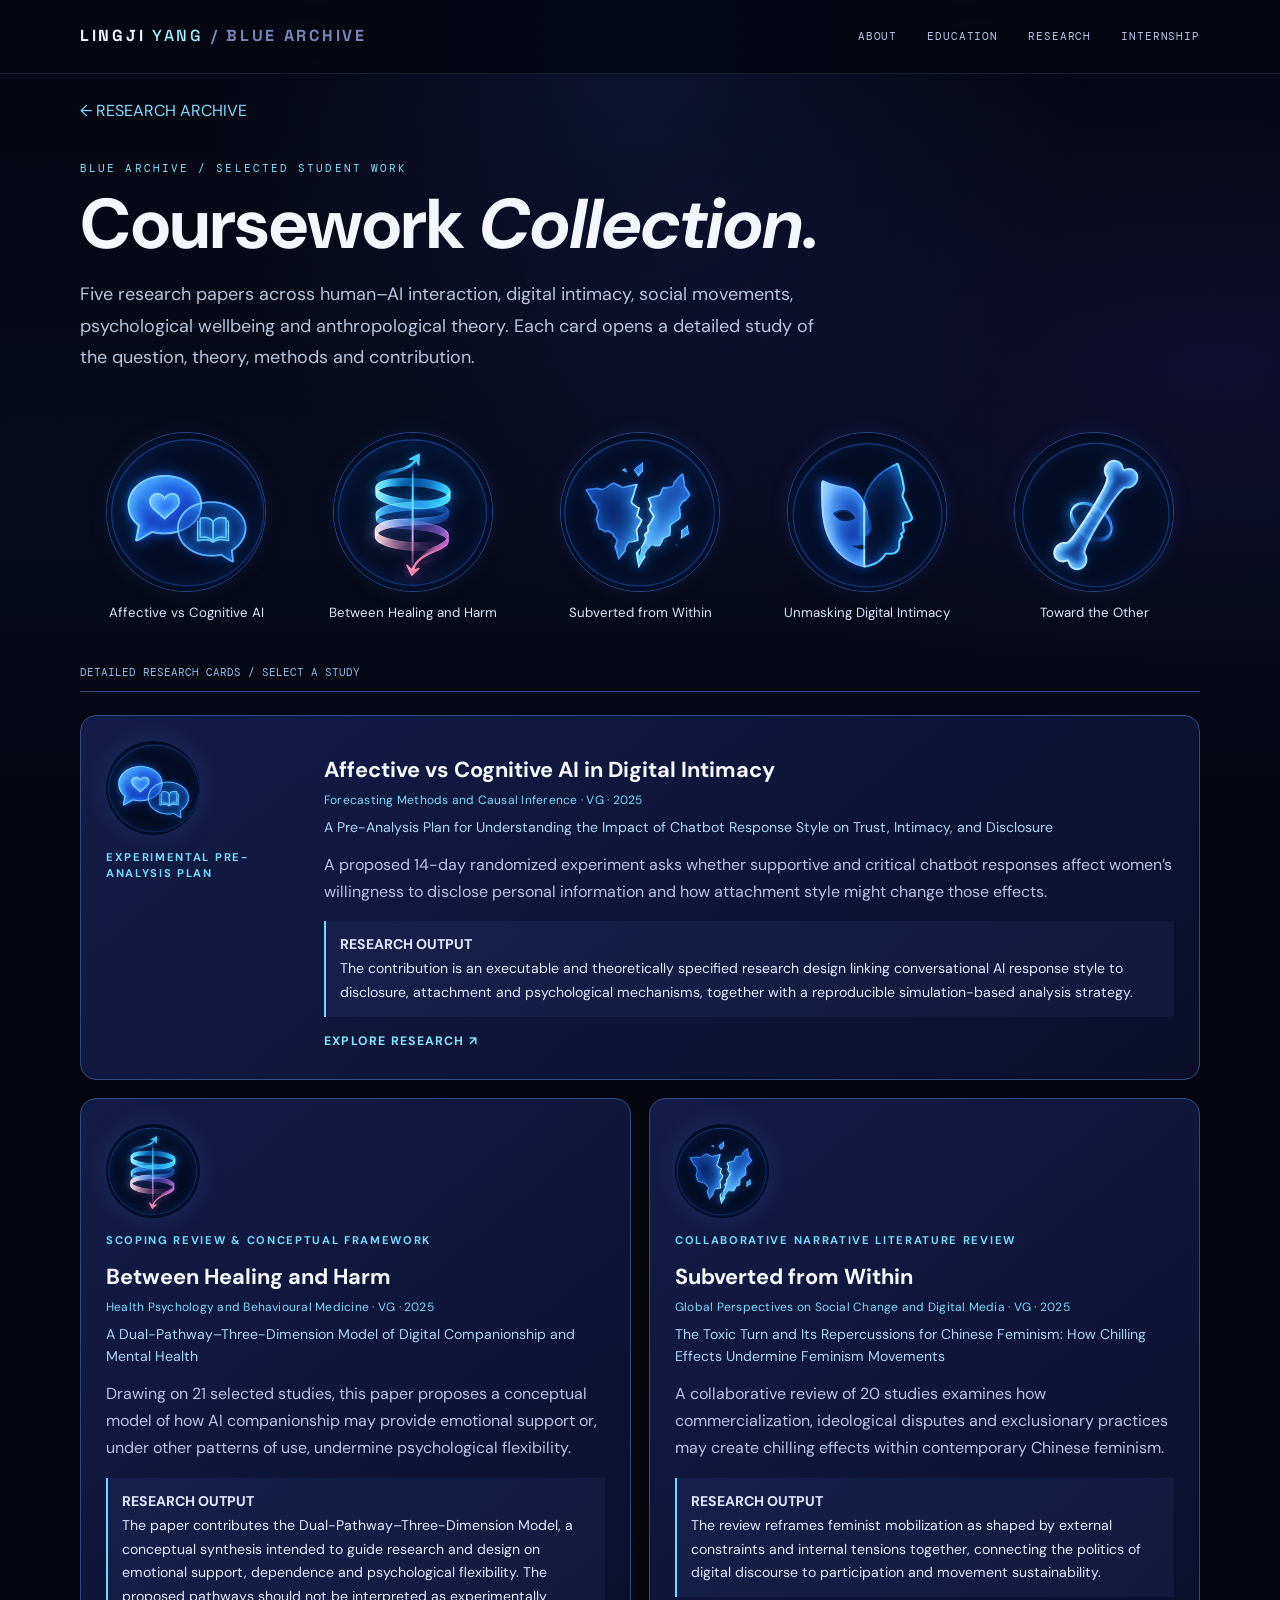
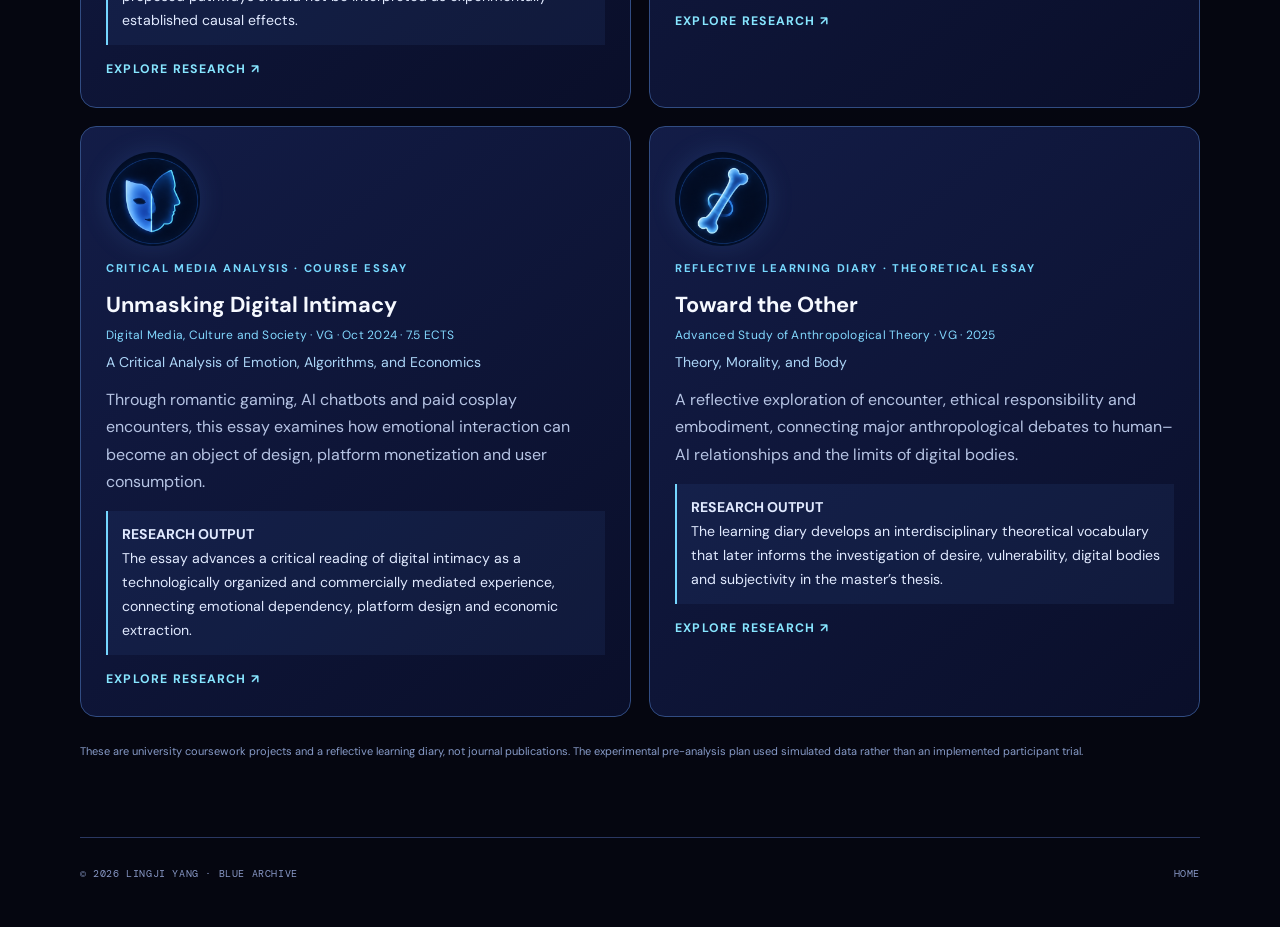
==== coursework.html @ 984c0212 "Add files via upload" ====
<!DOCTYPE html>
<html lang="en"><head><meta charset="utf-8"/><meta content="width=device-width,initial-scale=1" name="viewport"/><meta content="#050610" name="theme-color"/><title>Coursework | Lingji Yang · Blue Archive</title><link href="styles.css" rel="stylesheet"/><link href="assets/butterfly.svg" rel="icon" type="image/svg+xml"/></head><body><nav class="site-nav"><div class="wrap nav-inner"><a class="logo" href="index.html">LINGJI <b>YANG</b><span style="color:#7787b9"> / BLUE ARCHIVE</span></a><div class="nav-links"><a href="index.html#about">ABOUT</a><a href="index.html#education">EDUCATION</a><a href="index.html#research">RESEARCH</a><a href="index.html#academic-internship">INTERNSHIP</a></div></div></nav><main class="wrap"><div class="course-banner"><a href="index.html#research" style="color:#80ddff;text-decoration:none">← RESEARCH ARCHIVE</a><div class="eyebrow" style="margin-top:35px">BLUE ARCHIVE / SELECTED STUDENT WORK</div><h1>Coursework <em>Collection.</em></h1><p class="hero-desc" style="max-width:750px">Five research papers across human–AI interaction, digital intimacy, social movements, psychological wellbeing and anthropological theory. Each card opens a detailed study of the question, theory, methods and contribution.</p></div><div class="badge-shelf"><a class="badge-entry" href="papers/affective.html"><img alt="Affective vs Cognitive AI neon emblem" src="assets/badge-affective.png"/><span>Affective vs Cognitive AI</span></a><a class="badge-entry" href="papers/healing.html"><img alt="Between Healing and Harm neon emblem" src="assets/badge-healing.png"/><span>Between Healing and Harm</span></a><a class="badge-entry" href="papers/feminism.html"><img alt="Subverted from Within neon emblem" src="assets/badge-feminism.png"/><span>Subverted from Within</span></a><a class="badge-entry" href="papers/unmasking.html"><img alt="Unmasking Digital Intimacy neon emblem" src="assets/badge-unmasking.png"/><span>Unmasking Digital Intimacy</span></a><a class="badge-entry" href="papers/other.html"><img alt="Toward the Other neon emblem" src="assets/badge-other.png"/><span>Toward the Other</span></a></div><div class="archive-divider">DETAILED RESEARCH CARDS / SELECT A STUDY</div><div class="course-grid"><a class="course-card feature" href="papers/affective.html"><div class="upper"><img alt="Affective vs Cognitive AI in Digital Intimacy icon" class="paper-mark" src="assets/badge-affective.png"/><span class="small-type">Experimental pre-analysis plan</span></div><div><h3>Affective vs Cognitive AI in Digital Intimacy</h3><div class="course-meta-line">Forecasting Methods and Causal Inference · VG · 2025</div><div class="subtitle">A Pre-Analysis Plan for Understanding the Impact of Chatbot Response Style on Trust, Intimacy, and Disclosure</div><p>A proposed 14-day randomized experiment asks whether supportive and critical chatbot responses affect women’s willingness to disclose personal information and how attachment style might change those effects.</p><div class="out"><strong>RESEARCH OUTPUT</strong><br/>The contribution is an executable and theoretically specified research design linking conversational AI response style to disclosure, attachment and psychological mechanisms, together with a reproducible simulation-based analysis strategy.</div><span class="cta">EXPLORE RESEARCH ↗</span></div></a><a class="course-card" href="papers/healing.html"><div class="upper"><img alt="Between Healing and Harm icon" class="paper-mark" src="assets/badge-healing.png"/><span class="small-type">Scoping review &amp; conceptual framework</span></div><div><h3>Between Healing and Harm</h3><div class="course-meta-line">Health Psychology and Behavioural Medicine · VG · 2025</div><div class="subtitle">A Dual-Pathway–Three-Dimension Model of Digital Companionship and Mental Health</div><p>Drawing on 21 selected studies, this paper proposes a conceptual model of how AI companionship may provide emotional support or, under other patterns of use, undermine psychological flexibility.</p><div class="out"><strong>RESEARCH OUTPUT</strong><br/>The paper contributes the Dual-Pathway–Three-Dimension Model, a conceptual synthesis intended to guide research and design on emotional support, dependence and psychological flexibility. The proposed pathways should not be interpreted as experimentally established causal effects.</div><span class="cta">EXPLORE RESEARCH ↗</span></div></a><a class="course-card" href="papers/feminism.html"><div class="upper"><img alt="Subverted from Within icon" class="paper-mark" src="assets/badge-feminism.png"/><span class="small-type">Collaborative narrative literature review</span></div><div><h3>Subverted from Within</h3><div class="course-meta-line">Global Perspectives on Social Change and Digital Media · VG · 2025</div><div class="subtitle">The Toxic Turn and Its Repercussions for Chinese Feminism: How Chilling Effects Undermine Feminism Movements</div><p>A collaborative review of 20 studies examines how commercialization, ideological disputes and exclusionary practices may create chilling effects within contemporary Chinese feminism.</p><div class="out"><strong>RESEARCH OUTPUT</strong><br/>The review reframes feminist mobilization as shaped by external constraints and internal tensions together, connecting the politics of digital discourse to participation and movement sustainability.</div><span class="cta">EXPLORE RESEARCH ↗</span></div></a><a class="course-card" href="papers/unmasking.html"><div class="upper"><img alt="Unmasking Digital Intimacy icon" class="paper-mark" src="assets/badge-unmasking.png"/><span class="small-type">Critical media analysis · course essay</span></div><div><h3>Unmasking Digital Intimacy</h3><div class="course-meta-line">Digital Media, Culture and Society · VG · Oct 2024 · 7.5 ECTS</div><div class="subtitle">A Critical Analysis of Emotion, Algorithms, and Economics</div><p>Through romantic gaming, AI chatbots and paid cosplay encounters, this essay examines how emotional interaction can become an object of design, platform monetization and user consumption.</p><div class="out"><strong>RESEARCH OUTPUT</strong><br/>The essay advances a critical reading of digital intimacy as a technologically organized and commercially mediated experience, connecting emotional dependency, platform design and economic extraction.</div><span class="cta">EXPLORE RESEARCH ↗</span></div></a><a class="course-card" href="papers/other.html"><div class="upper"><img alt="Toward the Other icon" class="paper-mark" src="assets/badge-other.png"/><span class="small-type">Reflective learning diary · theoretical essay</span></div><div><h3>Toward the Other</h3><div class="course-meta-line">Advanced Study of Anthropological Theory · VG · 2025</div><div class="subtitle">Theory, Morality, and Body</div><p>A reflective exploration of encounter, ethical responsibility and embodiment, connecting major anthropological debates to human–AI relationships and the limits of digital bodies.</p><div class="out"><strong>RESEARCH OUTPUT</strong><br/>The learning diary develops an interdisciplinary theoretical vocabulary that later informs the investigation of desire, vulnerability, digital bodies and subjectivity in the master’s thesis.</div><span class="cta">EXPLORE RESEARCH ↗</span></div></a></div><p class="archive-disclaimer" style="margin-top:25px">These are university coursework projects and a reflective learning diary, not journal publications. The experimental pre-analysis plan used simulated data rather than an implemented participant trial.</p></main><footer class="wrap footer"><span>© 2026 LINGJI YANG · BLUE ARCHIVE</span><a href="index.html">HOME</a></footer></body></html>
---- styles.css ----
@import url('https://fonts.googleapis.com/css2?family=DM+Mono:wght@400;500&family=DM+Sans:wght@400;500;600;700&family=Space+Grotesk:wght@400;500;600;700&display=swap');
:root{--bg:#050610;--mid:#0a0c24;--panel:#0c1032;--panel2:#11163e;--border:#273765;--electric:#5fbaff;--ice:#a2f3ff;--lav:#9b90ff;--white:#f4f7ff;--muted:#a2aed0;--soft:#7282ae}*{box-sizing:border-box}html{scroll-behavior:smooth}body{margin:0;background:var(--bg);color:var(--white);font-family:'DM Sans',sans-serif;line-height:1.65;-webkit-font-smoothing:antialiased}body:before{content:'';position:fixed;inset:0;z-index:-2;pointer-events:none;background:radial-gradient(ellipse at 50% 0%,#16215b70 0%,transparent 49%),radial-gradient(ellipse at 95% 40%,#20165d51 0%,transparent 42%),linear-gradient(#050610,#080b1c 55%,#050610)}body:after{content:'';position:fixed;inset:0;z-index:-1;pointer-events:none;opacity:.28;background-image:linear-gradient(#759bff0b 1px,transparent 1px),linear-gradient(90deg,#759bff0b 1px,transparent 1px);background-size:58px 58px;mask-image:linear-gradient(to bottom,black,transparent 90%)}::selection{background:#3a77d9;color:white}a{color:inherit;text-decoration:none}button{font:inherit}a:focus-visible,button:focus-visible{outline:2px solid var(--ice);outline-offset:4px}.wrap{width:min(1120px,calc(100% - 52px));margin:auto}.mono,.eyebrow,.nav-links,.chip,.card-index,.meta,.footer,.btn,.label,.mini-title{font-family:'DM Mono',monospace}.site-nav{position:sticky;top:0;z-index:50;border-bottom:1px solid #29345680;background:#050712db;backdrop-filter:blur(24px)}.nav-inner{height:73px;display:flex;align-items:center;justify-content:space-between;gap:20px}.logo{font-family:'Space Grotesk';font-size:16px;letter-spacing:.17em;font-weight:700}.logo b{color:var(--ice);font-weight:500}.nav-links{display:flex;gap:30px;color:#bbc8ed;font-size:11px;letter-spacing:.08em}.nav-links a:hover,.nav-links a[aria-current]{color:var(--ice)}.top-status{display:flex;gap:7px;align-items:center;font-family:'DM Mono';font-size:10px;color:#9badc9}.signal{height:6px;width:6px;background:#7fe3d2;border-radius:100%;box-shadow:0 0 11px #7fe3d2}.hero{position:relative;overflow:hidden;padding:105px 0 108px}.hero:after{content:'';position:absolute;bottom:0;left:15%;width:70%;height:1px;background:linear-gradient(90deg,transparent,#4ca8e9a0,transparent)}.hero-grid{display:grid;grid-template-columns:1.25fr .75fr;gap:60px;align-items:center}.eyebrow{font-size:11px;letter-spacing:.19em;color:#7ee2ff;text-transform:uppercase}.hero h1{font-family:'Space Grotesk',sans-serif;font-size:clamp(58px,7.4vw,106px);letter-spacing:-.073em;line-height:.99;font-weight:500;margin:23px 0 22px}.hero h1 em{font-style:normal;color:var(--ice);text-shadow:0 0 36px #368fff75}.hero-desc{font-size:18px;color:#b7c5e0;max-width:575px;line-height:1.75}.button-row{display:flex;flex-wrap:wrap;gap:12px;margin-top:32px}.btn{display:inline-flex;align-items:center;justify-content:center;gap:12px;padding:13px 20px;border:1px solid #488ddb;border-radius:3px;background:#14346a67;color:#e4f5ff;font-size:11px;letter-spacing:.08em;cursor:pointer;transition:.2s}.btn.primary{background:linear-gradient(135deg,#1b589a,#24459d);box-shadow:inset 0 1px #87ddff5b,0 0 22px #2386ed26}.btn:hover{border-color:#99e9ff;background:#1e4a83;box-shadow:0 0 25px #398dfa44;transform:translateY(-2px)}.btn.quiet{background:transparent;border-color:#52608d}.hero-art{position:relative;min-height:425px;display:flex;align-items:center;justify-content:center}.hero-art:before{content:'';position:absolute;width:330px;height:330px;border:1px solid #76bdfd2b;transform:rotate(45deg);box-shadow:0 0 0 25px #3554a80c,0 0 0 56px #3554a80a,0 0 95px #4766e050}.art-card{position:relative;width:285px;height:365px;background:linear-gradient(155deg,#141d50cf,#050819 85%);border:1px solid #517ddaa6;box-shadow:inset 0 0 30px #2769bf30,0 0 40px #216cf746;padding:19px;display:flex;flex-direction:column;justify-content:space-between;transform:rotate(-4deg)}.art-card:after{content:'';position:absolute;inset:7px;border:1px solid #5d95d538;pointer-events:none}.art-top,.art-bottom{display:flex;justify-content:space-between;font-size:10px;letter-spacing:.09em;color:#94c4fa}.butterfly{width:100%;max-width:260px;filter:drop-shadow(0 0 28px #60c7ffb9);animation:float 6s ease-in-out infinite}@keyframes float{50%{transform:translateY(-13px) rotate(3deg)}}.orbit{position:absolute;border:1px solid #5ca6ff70;border-radius:50%;width:450px;height:130px;transform:rotate(-34deg);pointer-events:none}.orbit.two{transform:rotate(45deg);opacity:.35}.art-corner{position:absolute;top:24px;right:8px;font-size:10px;color:var(--ice);writing-mode:vertical-rl;letter-spacing:.15em}.section{padding:85px 0}.section-head{display:flex;align-items:end;justify-content:space-between;gap:24px;margin-bottom:34px}.section h2,.page-title{font-family:'Space Grotesk';font-size:clamp(37px,4vw,56px);line-height:1.1;font-weight:500;letter-spacing:-.055em;margin:12px 0}.section-intro{max-width:600px;color:var(--muted);margin:0}.section-note{font-size:12px;color:#8494b9;max-width:220px;text-align:right}.project-grid{display:grid;grid-template-columns:repeat(3,1fr);gap:17px}.project{position:relative;display:flex;flex-direction:column;min-height:390px;padding:25px;border:1px solid #31447b;background:linear-gradient(154deg,#131849,#0b0d26 65%);overflow:hidden;transition:.25s}.project:hover{border-color:#77daff;box-shadow:0 10px 45px #0b48b458, inset 0 0 30px #3781df1d;transform:translateY(-5px)}.project.primary{grid-column:span 2;background:radial-gradient(circle at 83% 25%,#2559b37d,transparent 43%),linear-gradient(135deg,#151b54,#0a0d28 67%)}.project.primary:after{content:'01';position:absolute;right:23px;top:52px;font-size:150px;font-weight:700;line-height:1;color:#9ad9ff12;letter-spacing:-.13em;pointer-events:none}.project .eyebrow{font-size:10px;letter-spacing:.1em}.project h3{font-family:'Space Grotesk';font-size:29px;line-height:1.17;letter-spacing:-.045em;font-weight:500;margin:28px 0 12px;max-width:475px}.project p{color:#aab9df;font-size:14px;max-width:500px;margin:0 0 26px}.project .project-foot{margin-top:auto;display:flex;align-items:end;justify-content:space-between;border-top:1px solid #5264946b;padding-top:20px;color:#8acfff;font-family:'DM Mono';font-size:11px}.project .project-foot small{font-size:10px;color:#8597c4}.tags{display:flex;flex-wrap:wrap;gap:7px;margin-top:10px}.chip{border:1px solid #39517f;color:#a5c4ed;font-size:9px;letter-spacing:.06em;padding:5px 8px}.stats{display:grid;grid-template-columns:repeat(4,1fr);gap:12px;margin-top:19px}.stat{padding:23px 22px;border:1px solid #2c3869;background:#080c25b0}.stat strong{display:block;font-family:'Space Grotesk';font-size:33px;font-weight:500;letter-spacing:-.04em;color:#d7f6ff}.stat span{font-size:11px;color:#99a8cf}.split{display:grid;grid-template-columns:.8fr 1.2fr;gap:80px}.research-list{display:grid;gap:12px}.research-row{padding:19px 22px;border:1px solid #293964;background:#0d1230;display:flex;align-items:center;justify-content:space-between;gap:18px}.research-row strong{font-weight:600;display:block;font-size:15px}.research-row span{font-size:12px;color:#96add3}.research-row b{color:#7ad7ff;font-weight:400;font-size:13px}.timeline{border-left:1px solid #345589;padding-left:25px;display:grid;gap:23px}.time-row{position:relative}.time-row:before{content:'';position:absolute;left:-30px;top:8px;width:9px;height:9px;background:#71d5fa;border-radius:50%;box-shadow:0 0 14px #71d5fa}.time-row h4{margin:4px 0;font-size:16px;font-weight:600}.time-row p{margin:3px 0;color:#9cadd3;font-size:13px}.time-row .mono{color:#76c9ff;font-size:11px}.banner{background:radial-gradient(ellipse at 90% 50%,#23488d7a,transparent 50%),linear-gradient(140deg,#101543,#090b25);border:1px solid #37538b;padding:35px 40px;display:flex;justify-content:space-between;align-items:center;gap:24px}.banner h3{font-family:'Space Grotesk';font-size:29px;font-weight:500;letter-spacing:-.04em;margin:4px 0}.banner p{margin:0;color:#9eaccf}.footer{border-top:1px solid #2a3761;margin-top:76px;padding:28px 0 45px;display:flex;justify-content:space-between;gap:20px;color:#8797c5;font-size:10px;letter-spacing:.06em}.footer a:hover{color:#7be8ff}.page-hero{padding:74px 0 45px;border-bottom:1px solid #293965}.back{font-family:'DM Mono';font-size:11px;color:var(--ice);letter-spacing:.09em}.page-title{max-width:940px;font-size:clamp(42px,6vw,78px);margin-top:25px}.subtitle{font-size:18px;color:#b4c0dd;max-width:760px}.panel{border:1px solid #304471;background:#0e1235;padding:28px}.paper-layout{display:grid;grid-template-columns:230px 1fr;gap:55px;padding-top:55px}.side-nav{position:sticky;top:105px;align-self:start;display:grid;gap:12px;font:11px 'DM Mono';color:#99b0d6}.side-nav a{border-left:1px solid #38507d;padding-left:13px}.side-nav a:hover{color:var(--ice);border-color:var(--ice)}.paper-section{margin-bottom:57px;scroll-margin-top:110px}.paper-section h2{font:500 31px 'Space Grotesk';letter-spacing:-.045em;margin:12px 0}.paper-section p,.paper-section li{color:#b6c3e3;font-size:15px}.paper-section ul{padding-left:20px}.paper-section li{margin:9px 0}.kpi-strip{display:grid;grid-template-columns:repeat(3,1fr);gap:8px;margin:25px 0}.kpi{border:1px solid #344875;background:#101945;padding:22px}.kpi b{font-size:31px;color:var(--ice);font-weight:500;display:block}.kpi small{font-size:11px;color:#a6b5d7}.disclaimer{border-left:2px solid #7bc8ff;background:#0b1530;padding:16px 20px;color:#a9bbda;font-size:13px}.info-table{width:100%;border-collapse:collapse}.info-table td{padding:15px 0;border-bottom:1px solid #344067;color:#c4d1e9;font-size:14px}.info-table td:first-child{color:#8da2ca;width:30%}.sticky-button{display:none}@media(max-width:940px){.hero-grid{gap:20px}.hero-art{transform:scale(.85)}.project-grid{grid-template-columns:repeat(2,1fr)}.project.primary{grid-column:span 2}.split{gap:35px}.nav-links{gap:15px}.top-status{display:none}}@media(max-width:680px){.wrap{width:min(100% - 34px,1120px)}.nav-inner{height:62px}.nav-links{gap:12px;font-size:9px}.logo{font-size:12px}.nav-links a:nth-child(3){display:none}.hero{padding:60px 0}.hero-grid{grid-template-columns:1fr}.hero h1{font-size:63px}.hero-desc{font-size:16px}.hero-art{min-height:315px;transform:scale(.74);margin:-55px 0 -30px}.section{padding:58px 0}.section-head{display:block}.section-note{text-align:left;margin-top:12px}.project-grid,.stats,.split,.paper-layout{grid-template-columns:1fr}.project.primary{grid-column:auto}.project{min-height:330px}.stats{grid-template-columns:repeat(2,1fr)}.banner{padding:24px;display:block}.banner .btn{margin-top:22px}.footer{display:block}.footer div{margin-bottom:12px}.paper-layout{gap:20px}.side-nav{position:static;display:flex;flex-wrap:wrap;gap:12px}.side-nav a{padding:0;border:0}.page-hero{padding:50px 0 28px}.kpi-strip{grid-template-columns:1fr 1fr}.kpi:last-child{grid-column:span 2}}
@media(prefers-reduced-motion:reduce){html{scroll-behavior:auto}.butterfly{animation:none}.project,.btn{transition:none}}

/* Blue Archive 2.0: Steam-inspired showcases */
section[id]{scroll-margin-top:82px}.hero h1{font-size:clamp(58px,7.3vw,98px)}.hero-sub{color:#7fc9f0;font:11px 'DM Mono',monospace;letter-spacing:.05em;line-height:1.9;margin-top:22px}.showcase{padding:36px;border:1px solid #2b4179;background:linear-gradient(140deg,#11163dc9,#080b26c9);box-shadow:inset 0 1px #83c7ff15}.showcase-label{font:10px 'DM Mono',monospace;color:#7f9fce;letter-spacing:.1em}.about-copy{max-width:850px;color:#b9c8e7;font-size:16px;line-height:1.9}.about-copy .lead{color:#e4efff;font-size:20px}.about-copy p{margin:0 0 16px}.achievement{display:flex;align-items:center;gap:13px;padding:13px 16px;border:1px solid #4685c8;background:#1235607a}.achievement strong{font:500 39px 'Space Grotesk';color:#89e9ff;line-height:1}.achievement strong small{font-size:18px}.achievement span{font:10px/1.6 'DM Mono';color:#b9d8ff}.degree-panel{border:1px solid #304577;background:#090d2b;margin-top:20px;padding:25px}.degree-heading{display:flex;align-items:start;justify-content:space-between;gap:20px}.degree-heading h3{font:500 28px 'Space Grotesk';margin:10px 0}.degree-heading p{color:#b0c2e4;margin:0 0 20px}.degree-tag{white-space:nowrap;border:1px solid #456ea9;font:10px 'DM Mono';color:#a5d8ff;padding:7px}.table-scroll{overflow-x:auto}.grades-table{width:100%;border-collapse:collapse;font-size:13px}.grades-table th{text-align:left;font:10px 'DM Mono';letter-spacing:.1em;color:#80c9f7;padding:12px 14px;border-bottom:1px solid #4d6394}.grades-table td{border-bottom:1px solid #263860;padding:11px 14px;color:#d1def7}.grades-table tbody tr:hover{background:#1c2d5b80}.credits{color:#95abd2!important;white-space:nowrap}.grade{display:inline-block;min-width:39px;text-align:center;font:600 12px 'DM Mono';padding:5px 9px}.grade.distinction{color:#9af5ff;border:1px solid #3387b8;background:#15517b6a;box-shadow:0 0 12px #37a9ed21}.grade.pass{color:#b4bfdc;background:#2a3353}.grade-note{font-size:12px;color:#93a9d1}.bachelor-highlights{display:flex;flex-wrap:wrap;gap:10px}.bachelor-highlights span,.hobby-row span{font:10px 'DM Mono';color:#98d8ff;border:1px solid #345283;padding:9px 12px;background:#13244a}.internship-panel h3{font:500 27px 'Space Grotesk';margin-top:0}.internship-panel p{max-width:750px;color:#a8bcdf}.experience-grid{display:grid;grid-template-columns:repeat(3,1fr);gap:14px}.experience-grid article{border:1px solid #304571;background:#0a102f;padding:24px}.experience-grid h3{font:500 19px/1.3 'Space Grotesk';margin:19px 0 10px}.experience-grid p{color:#9eb2d6;font-size:13px}.hobby-row{display:flex;gap:10px;flex-wrap:wrap;margin-top:24px}
@media(max-width:980px){.nav-links{gap:12px;font-size:9px}.experience-grid{grid-template-columns:1fr 1fr}}
@media(max-width:680px){.nav-links{gap:8px;font-size:8px;overflow-x:auto;max-width:75vw}.nav-links a:nth-child(3){display:block}.nav-links a:nth-child(n+5){display:none}.showcase{padding:20px}.degree-panel{padding:13px}.degree-heading{display:block}.degree-tag{display:inline-block;margin-bottom:16px}.achievement{margin-top:15px;width:max-content}.experience-grid{grid-template-columns:1fr}.grades-table td{padding:10px 7px}.grades-table th{padding:10px 7px}.hero h1{font-size:61px}}

/* Version 3: interactive archive vitrines */
.feature-paper{display:grid;grid-template-columns:.85fr 1.15fr;min-height:360px;border:1px solid #466baa;background:linear-gradient(130deg,#131b49,#090d29);overflow:hidden;transition:transform .2s,border-color .2s}.feature-paper:hover,.archive-item:hover{border-color:#8de8ff;transform:translateY(-3px);box-shadow:0 8px 40px #1273e12a}.feature-visual{position:relative;min-height:345px;display:flex;align-items:center;justify-content:center;background:radial-gradient(circle at 50% 50%,#284c96,transparent 50%),linear-gradient(150deg,#141a51,#070b24)}.feature-visual img{height:205px;max-width:75%;filter:drop-shadow(0 0 27px #61d1ffab)}.feature-visual-top,.feature-visual-bottom{position:absolute;left:24px;font:10px 'DM Mono';letter-spacing:.12em;color:#83ceff}.feature-visual-top{top:25px}.feature-visual-bottom{bottom:25px}.feature-copy{padding:35px;display:flex;flex-direction:column;align-items:flex-start}.feature-copy h3{font:500 clamp(32px,4vw,54px)/1.05 'Space Grotesk';letter-spacing:-.06em;margin:25px 0 12px}.feature-sub{font-size:18px!important;color:#d2e7ff!important}.feature-copy p{color:#acbde1}.view-link{margin-top:auto;padding-top:25px;color:#83deff;font:11px 'DM Mono'}.archive-divider{display:flex;justify-content:space-between;border-bottom:1px solid #30477d;margin:42px 0 16px;padding-bottom:12px;color:#90bde9;font:11px 'DM Mono'}.archive-list{display:grid;grid-template-columns:1fr 1fr;gap:14px}.archive-item{border:1px solid #2d416d;background:#0d1334;display:grid;grid-template-columns:145px 1fr;min-height:213px;transition:.2s;overflow:hidden}.archive-cover{position:relative;background:radial-gradient(circle at 60% 30%,#214f8a,transparent 58%),#0b1030;border-right:1px solid #354b7e;display:flex;align-items:center;justify-content:center;overflow:hidden}.archive-cover:before{content:'';position:absolute;width:190px;height:190px;border:1px solid #76d7ff29;transform:rotate(42deg)}.cover-feminism{background:radial-gradient(circle at 50% 45%,#523c83,transparent 55%),#0c1029}.cover-healing{background:radial-gradient(circle at 60% 36%,#17777f,transparent 55%),#0c1029}.cover-unmasking{background:radial-gradient(circle at 60% 36%,#385a88,transparent 55%),#0c1029}.cover-other{background:radial-gradient(circle at 60% 36%,#554c84,transparent 55%),#0c1029}.cover-glyph{font:85px 'Space Grotesk';color:#8adfff;text-shadow:0 0 31px #48c9ff9a}.cover-number,.cover-tag{position:absolute;left:12px;font:9px 'DM Mono';color:#8abde8}.cover-number{top:10px}.cover-tag{bottom:11px;font-size:8px;letter-spacing:.06em}.archive-copy{padding:20px;display:flex;flex-direction:column}.archive-copy .eyebrow{font-size:9px}.archive-copy h3{font:500 20px/1.17 'Space Grotesk';margin:12px 0}.archive-copy p{color:#9eb4d9;font-size:12px;line-height:1.6;margin:0 0 12px}.archive-meta{margin-top:auto;padding-top:13px;border-top:1px solid #283a63;color:#92a5ce;font-size:10px}.archive-meta span{display:block;margin-top:7px;font:10px 'DM Mono';color:#80d8ff}.archive-disclaimer{font-size:11px;color:#879bc8;margin-top:18px;line-height:1.7}.internship-hero{display:grid;grid-template-columns:1fr 1fr;gap:30px;align-items:center}.internship-hero h3{font:500 36px/1.1 'Space Grotesk';letter-spacing:-.05em}.internship-hero p{font-size:14px;color:#abbde1}.word-art{position:relative;min-height:270px;border:1px solid #34568e;background:radial-gradient(circle,#1c3871,transparent 65%),#090d2b;overflow:hidden}.word-art span{position:absolute;font-family:'Space Grotesk';text-shadow:0 0 19px #6ddfff5d}.w1{font-size:57px;top:20px;left:42px;color:#89e9ff}.w2{font-size:39px;top:84px;left:72px;color:#c0acff}.w3{font-size:37px;top:151px;left:24px;color:#d8ecff}.w4{font-size:28px;top:195px;right:22px;color:#71cfff}.w5{font-size:22px;top:144px;right:22px;color:#82bcff}.word-art small{position:absolute;bottom:8px;left:12px;font:8px 'DM Mono';color:#93a9d1}.exp-v3 article{position:relative;min-height:380px;display:flex;flex-direction:column;overflow:hidden}.exp-top{display:flex;justify-content:space-between;align-items:center;gap:6px;font:10px 'DM Mono';color:#8acfff}.exp-place{color:#8096c1;font-size:9px}.exp-glyph{height:96px;display:flex;align-items:center;font-size:38px;letter-spacing:.4em;color:#8dddff;opacity:.65;text-shadow:0 0 22px #73bcff;margin-top:16px}.exp-role{font-size:11px;color:#81d0fd}.exp-v3 article p{flex:1}.life-grid{display:grid;grid-template-columns:repeat(4,1fr);gap:12px}.life-card{min-height:285px;display:flex;flex-direction:column;justify-content:space-between;border:1px solid #345084;padding:22px;background:linear-gradient(160deg,#192958,#0c1031);overflow:hidden}.life-games{background:radial-gradient(circle at 45% 20%,#204f8b,transparent 60%),#0b1232}.life-music{background:radial-gradient(circle at 48% 24%,#483a81,transparent 60%),#0b1232}.life-anime{background:radial-gradient(circle at 48% 24%,#254c91,transparent 60%),#0b1232}.life-nature{background:radial-gradient(circle at 48% 24%,#155f77,transparent 60%),#0b1232}.life-symbol{font:80px 'Space Grotesk';color:#a8ecff;text-align:center;text-shadow:0 0 30px #50bdff}.life-info span{font:9px 'DM Mono';color:#8ecfff}.life-info h3{font:500 20px 'Space Grotesk';margin:7px 0}.life-info p{font-size:12px;color:#a4b6d9}.life-note{display:flex;gap:15px;align-items:center;background:#0c1234;border:1px solid #30497d;padding:17px;margin-top:15px}.life-note img{width:65px;filter:drop-shadow(0 0 12px #5dbaf9)}.life-note p{font-size:12px;color:#99abd0;margin:0}.dataset-list{display:grid;gap:10px}.dataset-list div{border:1px solid #365080;background:#101945;padding:16px;display:flex;justify-content:space-between;gap:20px}.dataset-list strong{font-size:13px}.dataset-list span{font-size:12px;color:#9dafd1}.side-nav span{color:#9fb1d8;line-height:1.7}
@media(max-width:950px){.archive-list{grid-template-columns:1fr}.life-grid{grid-template-columns:repeat(2,1fr)}}
@media(max-width:680px){.feature-paper,.internship-hero{grid-template-columns:1fr}.feature-visual{min-height:250px}.feature-visual img{height:155px}.feature-copy{padding:23px}.archive-item{grid-template-columns:105px 1fr}.archive-copy{padding:14px}.archive-copy h3{font-size:17px}.archive-cover .cover-glyph{font-size:60px}.life-grid{grid-template-columns:1fr 1fr}.life-card{min-height:235px;padding:14px}.life-symbol{font-size:53px}.life-info h3{font-size:16px}.exp-v3 article{min-height:330px}.word-art{min-height:255px}.dataset-list div{display:block}.dataset-list span{display:block;margin-top:5px}}

/* Blue Archive · Coursework Edition */
.paper-mark{width:76px;height:76px;filter:drop-shadow(0 0 12px rgba(82,178,255,.26));object-fit:contain}
.paper-mark.large{width:132px;height:132px}
.course-banner{padding:24px 0 16px}.course-banner h1{font-size:clamp(2.5rem,5.5vw,5rem);line-height:1.05;margin:10px 0 16px}.course-grid{display:grid;grid-template-columns:repeat(2,minmax(0,1fr));gap:18px}
.course-card{display:block;position:relative;padding:25px;background:linear-gradient(140deg,rgba(20,30,75,.95),rgba(10,15,43,.96));border:1px solid #314c82;border-radius:16px;color:#e6efff;text-decoration:none;transition:transform .22s,border-color .22s,box-shadow .22s}
.course-card:hover{transform:translateY(-4px);border-color:#78d9ff;box-shadow:0 10px 36px rgba(35,122,255,.14)}
.course-card .upper{display:flex;justify-content:space-between;align-items:center;gap:10px}.course-card h3{font-size:1.36rem;line-height:1.2;margin:16px 0 8px;color:#f6f9ff}.course-card .subtitle{color:#acd5f7;font-size:.88rem}.course-card p{color:#b6c4e4;line-height:1.7}.course-card .out{margin-top:16px;padding:12px 14px;border-left:2px solid #75d6ff;background:rgba(57,97,171,.12);font-size:.88rem;color:#e1eaff}.course-card.feature{grid-column:1/-1;display:grid;grid-template-columns:145px 1fr;align-items:center;gap:30px}
.course-card .small-type,.paper-label{letter-spacing:.15em;color:#77d9ff;font-size:.70rem;font-weight:700;text-transform:uppercase}.course-card .cta{color:#87e6ff;display:inline-block;margin-top:14px;font-weight:700;font-size:.77rem;letter-spacing:.1em}
.paper-hero-v4{display:grid;grid-template-columns:1fr 180px;gap:22px;align-items:center;padding:50px 0 24px}.paper-hero-v4 h1{font-size:clamp(2.35rem,5vw,4.7rem);line-height:1.08;letter-spacing:-.025em;margin:14px 0}.paper-hero-v4 .subtitle{font-size:1.13rem;color:#b7c9ed;max-width:780px;line-height:1.65}
.paper-info{display:flex;gap:9px;flex-wrap:wrap;margin:22px 0}.paper-pill{font-size:.74rem;border:1px solid #385991;background:#101a40;border-radius:50px;padding:8px 12px;color:#cde0ff}
.paper-content{display:grid;grid-template-columns:minmax(0,1fr) 238px;gap:30px;align-items:start}.paper-article{min-width:0}.paper-section{padding:30px 0;border-top:1px solid #273962}.paper-section h2{font-size:clamp(1.65rem,3vw,2.2rem);color:#f3f8ff;margin:0 0 15px}.paper-section p{line-height:1.85;color:#beceea;margin:10px 0}.paper-section h3{color:#b2e9ff;margin:16px 0 6px;font-size:1.08rem}.paper-side{position:sticky;top:94px;border:1px solid #2b457a;border-radius:12px;background:#101734;padding:20px}.paper-side a{display:block;color:#b7ceef;text-decoration:none;padding:8px 0;font-size:.85rem;border-bottom:1px solid #263863}.paper-side a:hover{color:#8ae0ff}.paper-questions{counter-reset:q;list-style:none;padding:0}.paper-questions li{counter-increment:q;padding:13px 16px 13px 49px;background:#101a40;margin:9px 0;border-radius:9px;border:1px solid #2b4677;position:relative;line-height:1.5}.paper-questions li:before{content:'Q' counter(q);position:absolute;left:14px;color:#8fdefa;font-weight:700}
.paper-insight{margin:14px 0;padding:16px 18px;background:#121d47;border:1px solid #334f87;border-radius:10px}.paper-insight b{color:#def4ff}.paper-insight p{margin:7px 0 0}.paper-note{font-size:.82rem;color:#94a6ce!important}.visual-v4{background:radial-gradient(circle at 50% 45%,#1a285a,#080e27 75%);border:1px solid #344c86;border-radius:16px;overflow:hidden;padding:20px;margin:25px 0}.visual-v4 svg{display:block;width:100%;height:auto;max-height:390px}.visual-caption{text-align:center;color:#91a8d8;font-size:.8rem;padding-top:12px}.process-row{display:grid;grid-template-columns:repeat(3,minmax(0,1fr));gap:9px;margin:14px 0}.process-row div{padding:12px 8px;text-align:center;border:1px solid #346775;border-radius:9px;color:#b7f1df;background:#0f3038;font-size:.84rem}.process-row.risk div{background:#331e38;border-color:#7d4774;color:#ffd0e1}
@media(max-width:760px){.course-grid,.paper-content,.paper-hero-v4{grid-template-columns:1fr}.course-card.feature{grid-template-columns:1fr;gap:12px}.paper-side{display:none}.paper-hero-v4{padding-top:22px}.process-row{grid-template-columns:1fr}.paper-mark.large{width:112px;height:112px}}

/* Blue Archive v5: selected personal icon set and research visuals */
.paper-mark{width:94px;height:94px;object-fit:contain;border-radius:50%;filter:drop-shadow(0 0 12px rgba(75,163,255,.14))}
.paper-mark.large{width:176px;height:176px}
.course-card.feature{grid-template-columns:160px 1fr}
.course-card .upper{min-height:105px}.course-meta-line{font-size:.75rem;letter-spacing:.02em;color:#83d9ff;margin-top:9px;line-height:1.5}
.badge-shelf{display:grid;grid-template-columns:repeat(5,minmax(0,1fr));gap:15px;margin:24px 0 42px}
.badge-entry{display:flex;align-items:center;flex-direction:column;text-align:center;gap:12px;color:#d9e8ff;text-decoration:none;transition:transform .2s}
.badge-entry:hover{transform:translateY(-5px)}.badge-entry img{width:100%;max-width:160px;aspect-ratio:1;object-fit:cover;border-radius:50%;border:1px solid #244a8a;box-shadow:0 0 20px rgba(38,108,210,.12)}
.badge-entry span{font-size:.83rem;line-height:1.4}.badge-shelf+.archive-divider{margin-bottom:23px}
.wordcloud-figure{margin:28px 0;padding:10px;background:#090e2a;border:1px solid #344c86;border-radius:16px;overflow:hidden}
.wordcloud-figure img{display:block;width:100%;height:auto;border-radius:8px}.wordcloud-figure figcaption{padding:10px 12px 6px;color:#a1b5de;font-size:.73rem;letter-spacing:.06em}
.research-caveat{font-size:.8rem;color:#98aed6}.dual-mechanism-grid{display:grid;grid-template-columns:repeat(2,minmax(0,1fr));gap:14px;margin:20px 0}
.dual-mechanism{padding:18px;border-radius:12px;background:#102838;border:1px solid #276b76}.dual-mechanism.down{background:#2c1b37;border-color:#78415e}
.dual-mechanism h3{font-size:.9rem;color:#8ef1d5}.dual-mechanism.down h3{color:#ffaccb}.dual-mechanism p{font-size:.87rem;color:#dbe7f9}
.internship-teaser-wordcloud{display:block;width:100%;max-height:310px;object-fit:cover;object-position:center;border-radius:14px;border:1px solid #284678;margin:10px 0 25px}
@media(max-width:760px){.badge-shelf{grid-template-columns:repeat(3,minmax(0,1fr));gap:10px}.badge-entry span{font-size:.7rem}.course-card.feature{grid-template-columns:1fr}.dual-mechanism-grid{grid-template-columns:1fr}.paper-mark.large{width:130px;height:130px}}
@media(max-width:440px){.badge-shelf{grid-template-columns:repeat(2,minmax(0,1fr))}}

/* Professional work showcase, 5.1 */
.exp-link{display:inline-flex;margin-top:18px;color:#8edfff;border:1px solid #385487;padding:9px 13px;border-radius:6px;text-decoration:none;font-size:12px;letter-spacing:.08em}.exp-link:hover{background:#14234d;color:white}.pro-work{padding:130px 0 80px}.pro-work h1{font-size:clamp(38px,5vw,70px);line-height:1.06;max-width:900px;margin:14px 0 18px;color:#f4f7ff}.pro-intro{max-width:760px;color:#b7c7e9;font-size:18px;line-height:1.7}.pro-section{border:1px solid #2a3c6b;background:linear-gradient(145deg,#101534,#090c20);border-radius:14px;margin:35px 0;padding:clamp(20px,4vw,44px)}.pro-section h2{font-size:clamp(26px,3.3vw,46px);color:#f0f5ff;margin:12px 0}.pro-section p{line-height:1.8;color:#c8d3ed;max-width:870px}.pro-meta{color:#8bdcff!important;letter-spacing:.04em}.pro-fine{font-size:12px!important;color:#8d9ac5!important}.work-gallery{display:grid;grid-template-columns:repeat(3,minmax(0,1fr));gap:15px;margin-top:24px}.work-gallery figure{margin:0;background:#080d24;border:1px solid #29395f;border-radius:9px;overflow:hidden}.work-gallery a{display:block}.work-gallery img{display:block;width:100%;height:260px;object-fit:contain;background:#0c112a;transition:transform .2s}.work-gallery img:hover{transform:scale(1.025)}.work-gallery figcaption{padding:12px;color:#acc7eb;font-size:13px}.quote-panel{padding:23px;margin-top:24px;border-left:3px solid #6ac9fc;background:#0a1431}.quote-panel blockquote{font-family:Georgia,serif;font-size:clamp(18px,2vw,25px);line-height:1.5;color:#e8efff;margin:16px 0}.video-pending{display:flex;gap:18px;align-items:center;border:1px dashed #36517d;padding:20px;border-radius:9px;margin:24px 0}.video-glyph{background:#16284c;border-radius:12px;display:grid;place-items:center;min-width:72px;height:60px;color:#80d7ff}.video-pending strong{color:#dfeaff}.video-pending p{margin:4px 0;color:#9fb0d0;font-size:13px}@media(max-width:760px){.work-gallery{grid-template-columns:repeat(2,minmax(0,1fr))}.work-gallery img{height:190px}.pro-work{padding-top:100px}}@media(max-width:440px){.work-gallery{grid-template-columns:1fr}.work-gallery img{height:260px}}

/* Internship display: full research word cloud, no duplicate decorative term graphic */
.internship-hero.internship-single{display:block;max-width:850px}
.internship-hero.internship-single h3{margin-top:12px}
.wordcloud-caption{margin:-14px 0 28px;color:#9fb7d9;font:10px/1.6 "DM Mono",monospace;letter-spacing:.035em}
.internship-teaser-wordcloud{max-height:none;object-fit:contain}

/* Version 5.3: source links and documentary gallery */
.source-links{display:flex;gap:12px;flex-wrap:wrap;margin:16px 0}.source-links a{font-size:12px}.documentary-videos{display:grid;grid-template-columns:repeat(2,minmax(0,1fr));gap:18px;margin:24px 0}.documentary-videos figure{margin:0;background:#0c1230;border:1px solid #2a477c;border-radius:14px;overflow:hidden}.documentary-videos video{width:100%;aspect-ratio:16/9;display:block;background:#050918;object-fit:contain}.documentary-videos figcaption{color:#acbde2;font-size:12px;padding:12px 14px;line-height:1.5}@media(max-width:700px){.documentary-videos{grid-template-columns:1fr}}

/* Blue Archive 5.4: Beyond Academia with authentic media */
.beyond-preview-grid{display:grid;grid-template-columns:repeat(3,minmax(0,1fr));gap:18px}.beyond-preview{overflow:hidden;border:1px solid #355084;border-radius:12px;background:#101632;transition:.22s}.beyond-preview:hover{transform:translateY(-5px);border-color:#89dfff;box-shadow:0 12px 35px #1459ad35}.beyond-preview>img{display:block;width:100%;height:225px;object-fit:cover;object-position:center}.beyond-preview-body{padding:19px}.beyond-preview-body span,.collection-kicker{font:11px 'DM Mono',monospace;color:#75d8ff;letter-spacing:.11em}.beyond-preview-body h3{font-size:22px;line-height:1.2;margin:9px 0}.beyond-preview-body p{font-size:13px;color:#acc0df;min-height:62px}.beyond-preview-body b{font-size:11px;color:#99eaff;letter-spacing:.08em}.beyond-page{padding:105px 0 55px}.beyond-page .page-lede{max-width:760px;font-size:18px;color:#b5c6e4}.personal-collection{margin:55px 0 75px;scroll-margin-top:95px}.personal-head{border-bottom:1px solid #2e4377;padding-bottom:18px;margin-bottom:22px}.personal-head h2{font-size:clamp(28px,4vw,48px);font-weight:500;letter-spacing:-.045em;margin:8px 0}.personal-head p{color:#b6c6e4;max-width:820px}.media-grid{display:grid;grid-template-columns:repeat(2,minmax(0,1fr));gap:18px}.media-grid figure,.photo-gallery figure{margin:0;background:#0e1431;border:1px solid #314778;border-radius:12px;overflow:hidden}.media-grid img{display:block;width:100%;height:300px;object-fit:cover}.media-grid video{display:block;width:100%;max-height:420px;background:#050813;object-fit:contain}.media-grid figcaption,.photo-gallery figcaption{padding:12px 15px;color:#b4c5e9;font-size:13px}.media-grid .wide{grid-column:1/-1}.photo-gallery{display:grid;grid-template-columns:repeat(3,minmax(0,1fr));gap:15px}.photo-gallery figure a{display:block;overflow:hidden}.photo-gallery img{display:block;width:100%;height:330px;object-fit:cover;transition:transform .25s}.photo-gallery img:hover{transform:scale(1.035)}.photo-gallery .portrait img{height:430px}.personal-note{padding:17px 21px;border-left:2px solid #5ab3ff;color:#a9bbdf;background:#111b3b;margin-top:22px;font-size:13px}.personal-links{display:flex;gap:12px;flex-wrap:wrap;margin-top:18px}@media(max-width:900px){.beyond-preview-grid{grid-template-columns:1fr 1fr}.photo-gallery{grid-template-columns:repeat(2,minmax(0,1fr))}}@media(max-width:650px){.beyond-preview-grid,.media-grid,.photo-gallery{grid-template-columns:1fr}.media-grid .wide{grid-column:auto}.beyond-preview>img{height:250px}.photo-gallery img,.photo-gallery .portrait img{height:390px}}

/* Blue Archive v5.5: photo, poster and expanded festival / mural work */
.about-layout{display:grid;grid-template-columns:minmax(180px,250px) minmax(0,1fr);gap:30px;align-items:start;margin-bottom:18px}
.about-portrait{width:100%;aspect-ratio:3/4;object-fit:cover;object-position:center 20%;border:1px solid #3f73a9;box-shadow:0 10px 36px #05091b;border-radius:7px}
.about-layout .about-copy{min-width:0}
.feature-visual .thesis-cover{width:100%;height:100%;max-height:400px;object-fit:contain;object-position:center;filter:none;opacity:1}
.thesis-poster-hero{display:block;margin-top:28px;width:min(100%,390px);max-height:490px;object-fit:contain;border:1px solid #2d477d;box-shadow:0 8px 32px #0009}
.mural-subsection{margin-top:35px}
.mural-subsection .source-links{display:flex;gap:14px;flex-wrap:wrap;margin:18px 0}
@media(max-width:700px){.about-layout{grid-template-columns:1fr}.about-portrait{width:min(280px,100%);aspect-ratio:3/4}}

/* Blue Archive v5.6: anti-overlap layout refinements */
.feature-paper{grid-template-columns:minmax(300px,.82fr) minmax(0,1.18fr);align-items:stretch}
.feature-visual{padding:22px 18px 34px;min-height:380px}
.feature-visual .thesis-cover{display:block;width:min(100%,330px);height:auto;max-height:470px;margin:0 auto 18px;object-fit:contain}
.feature-visual-top,.feature-visual-bottom{z-index:2}
.feature-copy{min-width:0;padding:38px 40px}
.feature-copy h3{margin:22px 0 14px}
.feature-sub{display:block;line-height:1.5;margin:0 0 18px}
.feature-copy p{max-width:46ch;line-height:1.7}
.feature-copy .tags{margin-top:18px}
.feature-copy .chip{white-space:nowrap}

.course-card.feature{grid-template-columns:minmax(155px,190px) minmax(0,1fr);align-items:start;gap:28px}
.course-card.feature > div:last-child{min-width:0}
.course-card .upper{display:flex;flex-direction:column;justify-content:flex-start;align-items:flex-start;gap:14px;min-height:auto}
.course-card .small-type,.paper-label{display:block;line-height:1.45;max-width:100%;white-space:normal;word-break:normal}
.course-card h3{line-height:1.18}
.course-card .subtitle{display:block;line-height:1.55;margin:8px 0 12px}
.course-card p{margin:0 0 10px}
.course-card .out{line-height:1.7}

@media(max-width:900px){
  .feature-paper{grid-template-columns:1fr}
  .feature-visual{min-height:320px}
}
@media(max-width:760px){
  .feature-copy{padding:24px}
  .feature-visual .thesis-cover{width:min(100%,250px);max-height:340px}
  .course-card.feature{grid-template-columns:1fr;gap:16px}
  .course-card .upper{flex-direction:row;align-items:center;flex-wrap:wrap}
}

/* v5.8: user artwork, dance and profile links */
.beyond-preview-grid{grid-template-columns:repeat(4,minmax(0,1fr));gap:14px}
.beyond-preview>img{height:185px}
.beyond-preview-body{padding:16px}
.beyond-preview-body h3{font-size:19px}
.beyond-preview-body p{min-height:90px}
.artwork-gallery{display:grid;grid-template-columns:repeat(2,minmax(0,1fr));gap:18px}
.artwork-gallery figure{margin:0;background:#0e1431;border:1px solid #314778;border-radius:12px;overflow:hidden}
.artwork-gallery img{width:100%;height:360px;object-fit:contain;display:block;background:#0a1027}
.artwork-gallery figcaption{padding:12px 15px;color:#b4c5e9;font-size:13px}
.social-profile-links{display:flex;justify-content:center;flex-wrap:wrap;gap:14px;margin:30px auto;padding:12px 20px}
.social-profile-links a{border:1px solid #3b5d93;background:#0e1736;border-radius:5px;padding:12px 18px;color:#8bddff;font:11px 'DM Mono',monospace;letter-spacing:.06em}
.social-profile-links a:hover{border-color:#8bddff;color:white}
@media(max-width:1050px){.beyond-preview-grid{grid-template-columns:repeat(2,minmax(0,1fr))}.beyond-preview-body p{min-height:0}}
@media(max-width:650px){.beyond-preview-grid,.artwork-gallery{grid-template-columns:1fr}.artwork-gallery img{height:290px}.beyond-preview>img{height:260px}}
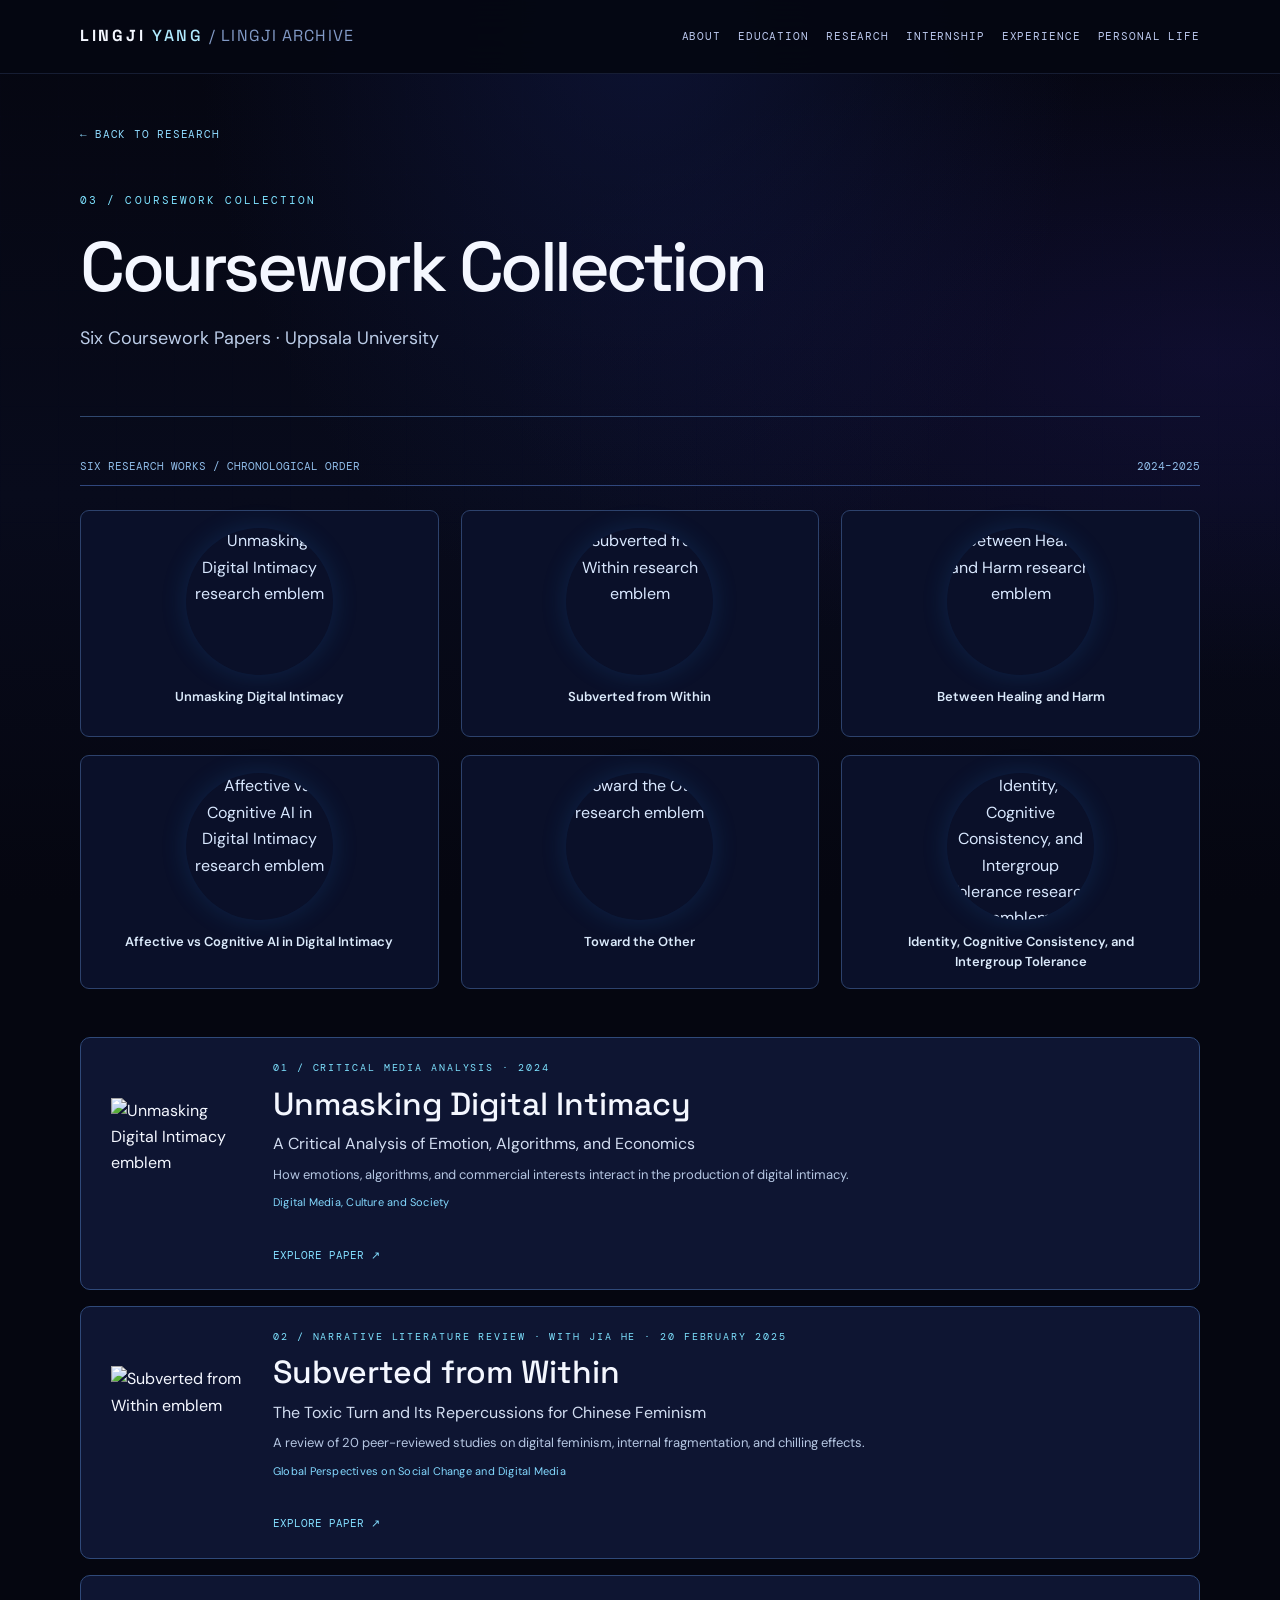
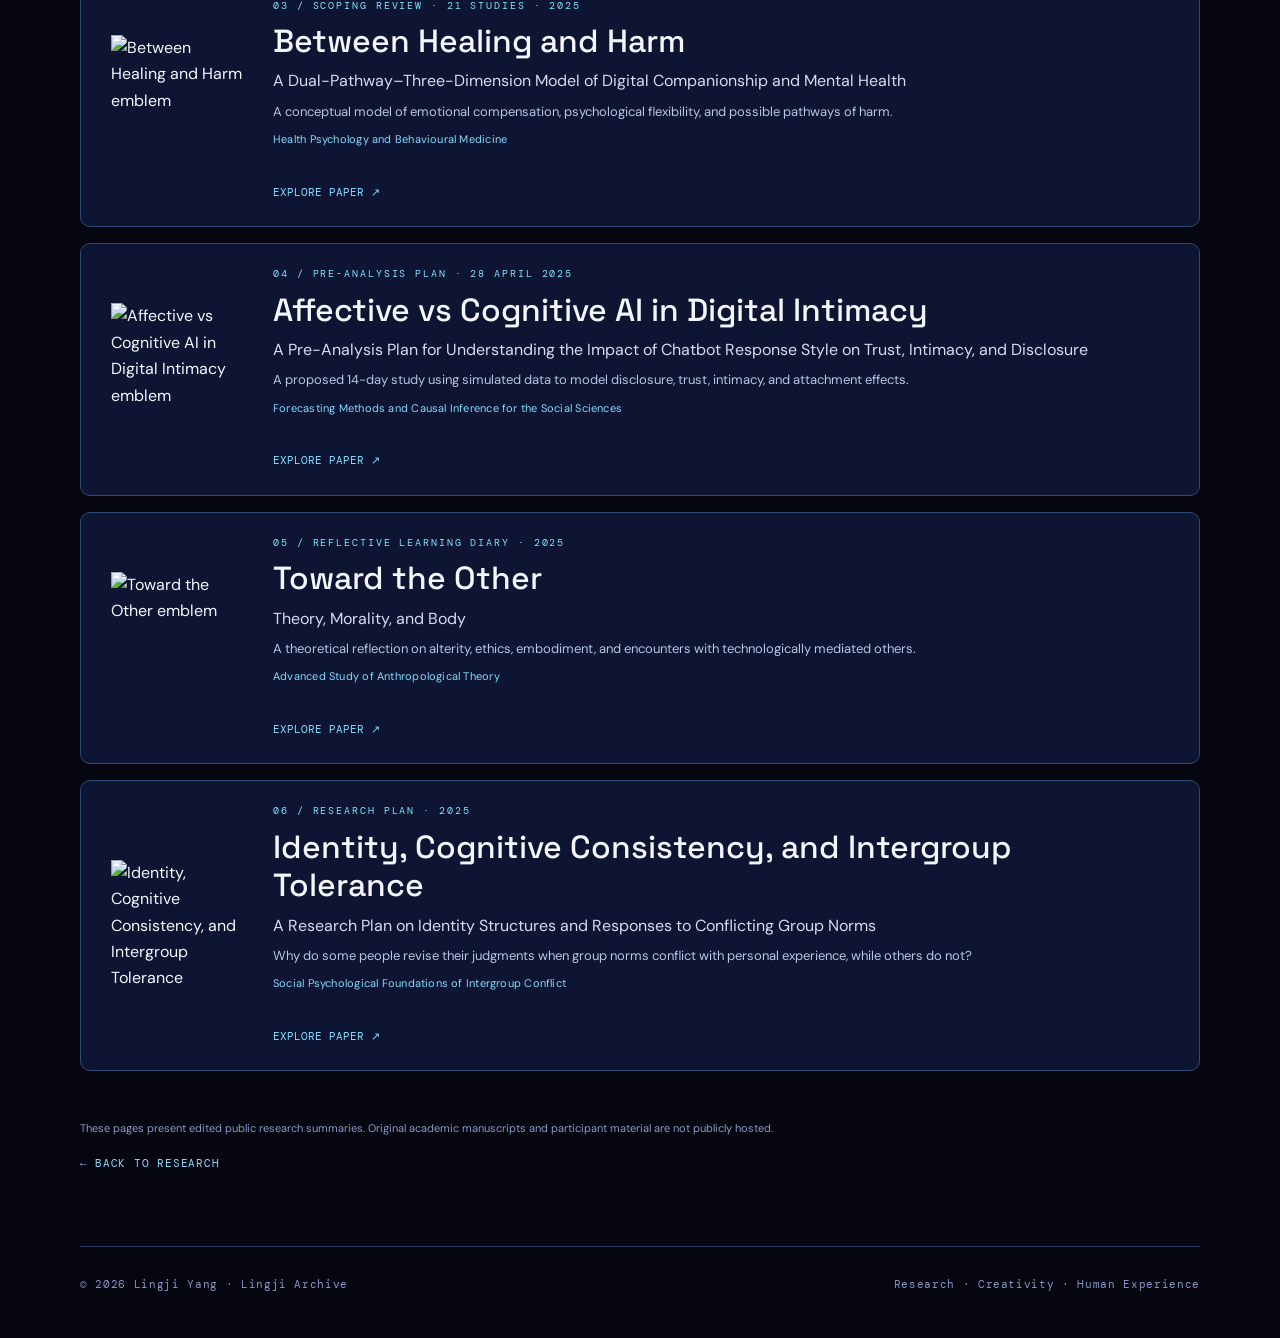
==== commit a5e044fe: "Commit message Update Lingji Archive website" ====
--- a/coursework.html
+++ b/coursework.html
@@ -1,2 +1,2 @@
 <!DOCTYPE html>
-<html lang="en"><head><meta charset="utf-8"/><meta content="width=device-width,initial-scale=1" name="viewport"/><meta content="#050610" name="theme-color"/><title>Coursework | Lingji Yang · Blue Archive</title><link href="styles.css" rel="stylesheet"/><link href="assets/butterfly.svg" rel="icon" type="image/svg+xml"/></head><body><nav class="site-nav"><div class="wrap nav-inner"><a class="logo" href="index.html">LINGJI <b>YANG</b><span style="color:#7787b9"> / BLUE ARCHIVE</span></a><div class="nav-links"><a href="index.html#about">ABOUT</a><a href="index.html#education">EDUCATION</a><a href="index.html#research">RESEARCH</a><a href="index.html#academic-internship">INTERNSHIP</a></div></div></nav><main class="wrap"><div class="course-banner"><a href="index.html#research" style="color:#80ddff;text-decoration:none">← RESEARCH ARCHIVE</a><div class="eyebrow" style="margin-top:35px">BLUE ARCHIVE / SELECTED STUDENT WORK</div><h1>Coursework <em>Collection.</em></h1><p class="hero-desc" style="max-width:750px">Five research papers across human–AI interaction, digital intimacy, social movements, psychological wellbeing and anthropological theory. Each card opens a detailed study of the question, theory, methods and contribution.</p></div><div class="badge-shelf"><a class="badge-entry" href="papers/affective.html"><img alt="Affective vs Cognitive AI neon emblem" src="assets/badge-affective.png"/><span>Affective vs Cognitive AI</span></a><a class="badge-entry" href="papers/healing.html"><img alt="Between Healing and Harm neon emblem" src="assets/badge-healing.png"/><span>Between Healing and Harm</span></a><a class="badge-entry" href="papers/feminism.html"><img alt="Subverted from Within neon emblem" src="assets/badge-feminism.png"/><span>Subverted from Within</span></a><a class="badge-entry" href="papers/unmasking.html"><img alt="Unmasking Digital Intimacy neon emblem" src="assets/badge-unmasking.png"/><span>Unmasking Digital Intimacy</span></a><a class="badge-entry" href="papers/other.html"><img alt="Toward the Other neon emblem" src="assets/badge-other.png"/><span>Toward the Other</span></a></div><div class="archive-divider">DETAILED RESEARCH CARDS / SELECT A STUDY</div><div class="course-grid"><a class="course-card feature" href="papers/affective.html"><div class="upper"><img alt="Affective vs Cognitive AI in Digital Intimacy icon" class="paper-mark" src="assets/badge-affective.png"/><span class="small-type">Experimental pre-analysis plan</span></div><div><h3>Affective vs Cognitive AI in Digital Intimacy</h3><div class="course-meta-line">Forecasting Methods and Causal Inference · VG · 2025</div><div class="subtitle">A Pre-Analysis Plan for Understanding the Impact of Chatbot Response Style on Trust, Intimacy, and Disclosure</div><p>A proposed 14-day randomized experiment asks whether supportive and critical chatbot responses affect women’s willingness to disclose personal information and how attachment style might change those effects.</p><div class="out"><strong>RESEARCH OUTPUT</strong><br/>The contribution is an executable and theoretically specified research design linking conversational AI response style to disclosure, attachment and psychological mechanisms, together with a reproducible simulation-based analysis strategy.</div><span class="cta">EXPLORE RESEARCH ↗</span></div></a><a class="course-card" href="papers/healing.html"><div class="upper"><img alt="Between Healing and Harm icon" class="paper-mark" src="assets/badge-healing.png"/><span class="small-type">Scoping review &amp; conceptual framework</span></div><div><h3>Between Healing and Harm</h3><div class="course-meta-line">Health Psychology and Behavioural Medicine · VG · 2025</div><div class="subtitle">A Dual-Pathway–Three-Dimension Model of Digital Companionship and Mental Health</div><p>Drawing on 21 selected studies, this paper proposes a conceptual model of how AI companionship may provide emotional support or, under other patterns of use, undermine psychological flexibility.</p><div class="out"><strong>RESEARCH OUTPUT</strong><br/>The paper contributes the Dual-Pathway–Three-Dimension Model, a conceptual synthesis intended to guide research and design on emotional support, dependence and psychological flexibility. The proposed pathways should not be interpreted as experimentally established causal effects.</div><span class="cta">EXPLORE RESEARCH ↗</span></div></a><a class="course-card" href="papers/feminism.html"><div class="upper"><img alt="Subverted from Within icon" class="paper-mark" src="assets/badge-feminism.png"/><span class="small-type">Collaborative narrative literature review</span></div><div><h3>Subverted from Within</h3><div class="course-meta-line">Global Perspectives on Social Change and Digital Media · VG · 2025</div><div class="subtitle">The Toxic Turn and Its Repercussions for Chinese Feminism: How Chilling Effects Undermine Feminism Movements</div><p>A collaborative review of 20 studies examines how commercialization, ideological disputes and exclusionary practices may create chilling effects within contemporary Chinese feminism.</p><div class="out"><strong>RESEARCH OUTPUT</strong><br/>The review reframes feminist mobilization as shaped by external constraints and internal tensions together, connecting the politics of digital discourse to participation and movement sustainability.</div><span class="cta">EXPLORE RESEARCH ↗</span></div></a><a class="course-card" href="papers/unmasking.html"><div class="upper"><img alt="Unmasking Digital Intimacy icon" class="paper-mark" src="assets/badge-unmasking.png"/><span class="small-type">Critical media analysis · course essay</span></div><div><h3>Unmasking Digital Intimacy</h3><div class="course-meta-line">Digital Media, Culture and Society · VG · Oct 2024 · 7.5 ECTS</div><div class="subtitle">A Critical Analysis of Emotion, Algorithms, and Economics</div><p>Through romantic gaming, AI chatbots and paid cosplay encounters, this essay examines how emotional interaction can become an object of design, platform monetization and user consumption.</p><div class="out"><strong>RESEARCH OUTPUT</strong><br/>The essay advances a critical reading of digital intimacy as a technologically organized and commercially mediated experience, connecting emotional dependency, platform design and economic extraction.</div><span class="cta">EXPLORE RESEARCH ↗</span></div></a><a class="course-card" href="papers/other.html"><div class="upper"><img alt="Toward the Other icon" class="paper-mark" src="assets/badge-other.png"/><span class="small-type">Reflective learning diary · theoretical essay</span></div><div><h3>Toward the Other</h3><div class="course-meta-line">Advanced Study of Anthropological Theory · VG · 2025</div><div class="subtitle">Theory, Morality, and Body</div><p>A reflective exploration of encounter, ethical responsibility and embodiment, connecting major anthropological debates to human–AI relationships and the limits of digital bodies.</p><div class="out"><strong>RESEARCH OUTPUT</strong><br/>The learning diary develops an interdisciplinary theoretical vocabulary that later informs the investigation of desire, vulnerability, digital bodies and subjectivity in the master’s thesis.</div><span class="cta">EXPLORE RESEARCH ↗</span></div></a></div><p class="archive-disclaimer" style="margin-top:25px">These are university coursework projects and a reflective learning diary, not journal publications. The experimental pre-analysis plan used simulated data rather than an implemented participant trial.</p></main><footer class="wrap footer"><span>© 2026 LINGJI YANG · BLUE ARCHIVE</span><a href="index.html">HOME</a></footer></body></html>+<html lang="en"><head><meta charset="utf-8"/><meta content="width=device-width,initial-scale=1" name="viewport"/><meta content="#050610" name="theme-color"/><meta content="A personal archive of research, work and creative life by Lingji Yang." name="description"/><title>Coursework Collection · Lingji Archive</title><link href="assets/butterfly.svg" rel="icon" type="image/svg+xml"/><link href="styles.css" rel="stylesheet"/><link href="archive-update.css" rel="stylesheet"/></head><body><nav class="site-nav"><div class="wrap nav-inner"><a class="logo" href="index.html">LINGJI <b>YANG</b><span class="archive-wordmark"> / LINGJI ARCHIVE</span></a><div class="nav-links"><a href="index.html#about">ABOUT</a><a href="index.html#education">EDUCATION</a><a href="index.html#research">RESEARCH</a><a href="index.html#academic-internship">INTERNSHIP</a><a href="index.html#experience">EXPERIENCE</a><a href="index.html#personal-life">PERSONAL LIFE</a></div></div></nav><main class="wrap detail-page"><div class="backline"><a href="index.html#research">← BACK TO RESEARCH</a></div><header class="detail-head"><div class="eyebrow">03 / COURSEWORK COLLECTION</div><h1>Coursework Collection</h1><p class="page-lede">Six Coursework Papers · Uppsala University</p></header><div class="archive-divider"><span>SIX RESEARCH WORKS / CHRONOLOGICAL ORDER</span><span>2024–2025</span></div><div class="badge-shelf"><a class="badge-entry" href="papers/unmasking.html"><img alt="Unmasking Digital Intimacy research emblem" loading="lazy" src="assets/research-unmasking-exact.png"/><span class="badge-title">Unmasking Digital Intimacy</span></a><a class="badge-entry" href="papers/feminism.html"><img alt="Subverted from Within research emblem" loading="lazy" src="assets/research-feminism-exact.png"/><span class="badge-title">Subverted from Within</span></a><a class="badge-entry" href="papers/healing.html"><img alt="Between Healing and Harm research emblem" loading="lazy" src="assets/research-healing-exact.png"/><span class="badge-title">Between Healing and Harm</span></a><a class="badge-entry" href="papers/affective.html"><img alt="Affective vs Cognitive AI in Digital Intimacy research emblem" loading="lazy" src="assets/research-affective-exact.png"/><span class="badge-title">Affective vs Cognitive AI in Digital Intimacy</span></a><a class="badge-entry" href="papers/other.html"><img alt="Toward the Other research emblem" loading="lazy" src="assets/research-other-exact.png"/><span class="badge-title">Toward the Other</span></a><a class="badge-entry" href="papers/identity.html"><img alt="Identity, Cognitive Consistency, and Intergroup Tolerance research emblem" loading="lazy" src="assets/research-identity-exact.png"/><span class="badge-title">Identity, Cognitive Consistency, and Intergroup Tolerance</span></a></div><div class="collection-list"><a class="collection-item" href="papers/unmasking.html"><img alt="Unmasking Digital Intimacy emblem" src="assets/research-unmasking-exact.png"/><div><div class="eyebrow">01 / CRITICAL MEDIA ANALYSIS · 2024</div><h2>Unmasking Digital Intimacy</h2><p class="collection-subtitle">A Critical Analysis of Emotion, Algorithms, and Economics</p><p>How emotions, algorithms, and commercial interests interact in the production of digital intimacy.</p><div class="course-meta-line">Digital Media, Culture and Society</div><span class="view-link">EXPLORE PAPER ↗</span></div></a><a class="collection-item" href="papers/feminism.html"><img alt="Subverted from Within emblem" src="assets/research-feminism-exact.png"/><div><div class="eyebrow">02 / NARRATIVE LITERATURE REVIEW · WITH JIA HE · 20 FEBRUARY 2025</div><h2>Subverted from Within</h2><p class="collection-subtitle">The Toxic Turn and Its Repercussions for Chinese Feminism</p><p>A review of 20 peer-reviewed studies on digital feminism, internal fragmentation, and chilling effects.</p><div class="course-meta-line">Global Perspectives on Social Change and Digital Media</div><span class="view-link">EXPLORE PAPER ↗</span></div></a><a class="collection-item" href="papers/healing.html"><img alt="Between Healing and Harm emblem" src="assets/research-healing-exact.png"/><div><div class="eyebrow">03 / SCOPING REVIEW · 21 STUDIES · 2025</div><h2>Between Healing and Harm</h2><p class="collection-subtitle">A Dual-Pathway–Three-Dimension Model of Digital Companionship and Mental Health</p><p>A conceptual model of emotional compensation, psychological flexibility, and possible pathways of harm.</p><div class="course-meta-line">Health Psychology and Behavioural Medicine</div><span class="view-link">EXPLORE PAPER ↗</span></div></a><a class="collection-item" href="papers/affective.html"><img alt="Affective vs Cognitive AI in Digital Intimacy emblem" src="assets/research-affective-exact.png"/><div><div class="eyebrow">04 / PRE-ANALYSIS PLAN · 28 APRIL 2025</div><h2>Affective vs Cognitive AI in Digital Intimacy</h2><p class="collection-subtitle">A Pre-Analysis Plan for Understanding the Impact of Chatbot Response Style on Trust, Intimacy, and Disclosure</p><p>A proposed 14-day study using simulated data to model disclosure, trust, intimacy, and attachment effects.</p><div class="course-meta-line">Forecasting Methods and Causal Inference for the Social Sciences</div><span class="view-link">EXPLORE PAPER ↗</span></div></a><a class="collection-item" href="papers/other.html"><img alt="Toward the Other emblem" src="assets/research-other-exact.png"/><div><div class="eyebrow">05 / REFLECTIVE LEARNING DIARY · 2025</div><h2>Toward the Other</h2><p class="collection-subtitle">Theory, Morality, and Body</p><p>A theoretical reflection on alterity, ethics, embodiment, and encounters with technologically mediated others.</p><div class="course-meta-line">Advanced Study of Anthropological Theory</div><span class="view-link">EXPLORE PAPER ↗</span></div></a><a class="collection-item" href="papers/identity.html"><img alt="Identity, Cognitive Consistency, and Intergroup Tolerance emblem" src="assets/research-identity-exact.png"/><div><div class="eyebrow">06 / RESEARCH PLAN · 2025</div><h2>Identity, Cognitive Consistency, and Intergroup Tolerance</h2><p class="collection-subtitle">A Research Plan on Identity Structures and Responses to Conflicting Group Norms</p><p>Why do some people revise their judgments when group norms conflict with personal experience, while others do not?</p><div class="course-meta-line">Social Psychological Foundations of Intergroup Conflict</div><span class="view-link">EXPLORE PAPER ↗</span></div></a></div><p class="archive-disclaimer">These pages present edited public research summaries. Original academic manuscripts and participant material are not publicly hosted.</p><p class="backline"><a href="index.html#research">← BACK TO RESEARCH</a></p></main><footer class="wrap footer"><span>© 2026 Lingji Yang · Lingji Archive</span><span>Research · Creativity · Human Experience</span></footer></body></html>
--- a/archive-update.css
+++ b/archive-update.css
@@ -0,0 +1,174 @@
+
+/* Lingji Archive 2026: design remains rooted in the pre-Steam public site. */
+:root{--bg:#050610;--mid:#0a0c24;--electric:#75cdff;--ice:#b1ebff;--muted:#b6c6e3}
+.archive-wordmark{font-weight:400;color:#829ac6;letter-spacing:.07em}
+.site-nav{background:#050712ed}
+.nav-links{gap:17px}
+.nav-links a{white-space:nowrap}
+.section{padding:76px 0}
+.section h2{font-size:clamp(34px,4vw,52px);letter-spacing:-.04em}
+.section-head{margin-bottom:30px}
+.hero{padding:112px 0 132px;min-height:640px;overflow:hidden}
+.hero-grid{grid-template-columns:1.18fr .82fr;gap:45px}
+.hero-copy{position:relative;z-index:2}
+.hero h1{font-size:clamp(58px,6.5vw,89px);letter-spacing:-.065em;line-height:1.02;max-width:680px}
+.hero-desc{max-width:550px}
+.hero-art{min-height:460px;isolation:isolate}
+.hero-profile{position:absolute;width:154px;height:198px;object-fit:cover;object-position:center top;bottom:-43px;left:-72px;border:2px solid #78cfff;border-radius:10px;box-shadow:0 13px 30px #030714b5,0 0 25px #5ebcff7e;transform:rotate(4deg);z-index:4}
+.hero .art-card{z-index:2}
+.hero .orbit{z-index:1}
+.hero .art-corner{z-index:3}
+.hero-sub{font-size:12px;letter-spacing:.06em;color:#93bddd}
+.hero .button-row .btn{padding:12px 17px}
+.showcase{border:1px solid #2e416d;background:linear-gradient(160deg,rgba(14,19,48,.64),rgba(9,13,35,.72));padding:clamp(22px,3.8vw,38px);border-radius:8px}
+.about-layout .about-copy p{line-height:1.85}
+.about-portrait{max-width:268px}
+.section-action{margin:29px 0 0}
+.education-quick-grid{display:grid;grid-template-columns:1fr 1fr;gap:17px}
+.education-quick-grid .degree-panel{margin:0;min-height:260px;padding:27px}
+.education-quick-grid .degree-heading{display:block}
+.education-quick-grid .degree-heading h3{font-size:clamp(20px,2vw,27px);line-height:1.25}
+.education-highlights{display:flex;align-items:center;gap:20px;margin-top:19px;padding-top:16px;border-top:1px solid #314c78;color:#b1c6e4;font:11px/1.6 'DM Mono',monospace}
+.education-number{font:500 35px/1 'Space Grotesk',sans-serif;color:#bbf1ff;white-space:nowrap}
+.education-number small{font-size:18px;color:#88c3f2}
+.feature-paper{border-radius:7px;grid-template-columns:minmax(280px,.76fr) minmax(0,1.24fr);min-height:390px}
+.feature-copy{display:flex;flex-direction:column;align-items:flex-start;justify-content:center}
+.feature-copy p{max-width:55ch}
+.feature-visual{background:#0a1934;padding:22px 25px;min-height:395px}
+.feature-visual .thesis-cover{height:360px;width:auto;max-width:100%;object-fit:contain;margin:auto}
+.home-paper-divider{margin-top:35px;margin-bottom:23px}
+.badge-shelf{grid-template-columns:repeat(3,minmax(0,1fr));gap:18px 22px;margin:24px 0 8px}
+.badge-entry{display:flex;justify-content:flex-start;align-items:center;padding:17px 12px;min-height:227px;background:#0a1029;border:1px solid #2d426c;border-radius:9px;transition:.2s}
+.badge-entry:hover{border-color:#86dafa;background:#101c3b;box-shadow:0 14px 36px #12397645;transform:translateY(-4px)}
+.badge-entry img{display:block;max-width:147px;width:65%;border:0!important;border-radius:50%;box-shadow:0 0 26px #1d77cd33;aspect-ratio:1}
+.badge-entry .badge-title{max-width:290px;font-size:13px;line-height:1.5;color:#dbeafb;font-weight:600;letter-spacing:0}
+.badge-entry .badge-kind{font:10px 'DM Mono',monospace;color:#7dcaff}
+.badge-entry .badge-summary{font-size:12px;color:#a9b7da;line-height:1.65;max-width:260px}
+.badge-shelf-detailed{margin-bottom:40px}
+.badge-shelf-detailed .badge-entry{min-height:260px}
+.internship-teaser-wordcloud{max-height:none!important;width:100%;object-fit:contain!important;background:#071025}
+.internship-hero.internship-single{border:1px solid #2e456f;border-radius:8px;padding:26px 28px;background:#0d1639;margin:8px 0 0}
+.internship-hero.internship-single h3{font-size:clamp(24px,2.9vw,36px)}
+.exp-date{font:11px 'DM Mono',monospace;color:#73ccf2!important;margin:9px 0}
+.personal-tiles{display:grid;grid-template-columns:repeat(5,minmax(0,1fr));gap:13px}
+.personal-tile{border:1px solid #365182;background:#0d1533;border-radius:9px;padding:24px 15px;min-height:235px;display:flex;flex-direction:column;align-items:center;justify-content:flex-start;text-align:center;transition:.25s}
+.personal-tile:hover{transform:translateY(-5px);border-color:#80d9ff;box-shadow:0 12px 30px #1267b021}
+.personal-tile img{width:72px;height:72px;margin-bottom:8px;object-fit:contain;filter:drop-shadow(0 0 10px #58b5ff4a)}
+.personal-tile h3{font:500 17px 'Space Grotesk';letter-spacing:-.02em;margin:8px 0}
+.personal-tile p{font-size:11px;color:#a8b9da;line-height:1.7;flex:1;margin:4px 0 16px}
+.personal-tile-no{font:10px 'DM Mono';color:#79bfff}
+.tile-cta{font:10px 'DM Mono';letter-spacing:.07em;color:#98e6ff}
+.footer{font-size:11px;justify-content:space-between}
+/* Shared detailed pages */
+.detail-page{padding-top:35px}
+.backline{font:11px 'DM Mono',monospace;letter-spacing:.07em;color:#8fdbff;margin:18px 0 25px}
+.backline a:hover{color:#fff}
+.detail-head{border-bottom:1px solid #30486f;padding:25px 0 45px;margin-bottom:35px}
+.detail-head h1,.thesis-new-hero h1{font:500 clamp(42px,6vw,70px)/1.08 'Space Grotesk';letter-spacing:-.05em;margin:20px 0 14px}
+.page-lede{font-size:18px;color:#bccde8;max-width:890px;line-height:1.7}
+.detail-block{border:1px solid #2a416b;background:linear-gradient(145deg,#121b3b,#080d22);padding:clamp(20px,4vw,39px);margin:24px 0 32px;border-radius:10px}
+.detail-block h2{font:500 clamp(29px,3.4vw,44px)/1.18 'Space Grotesk';margin:14px 0}
+.detail-block h3{font:500 23px 'Space Grotesk';margin:31px 0 15px}
+.detail-block p{color:#bccae3}
+.detail-strong{color:#e4edfb!important;font-size:18px}
+.stat-mini-grid{display:flex;gap:14px;margin:25px 0}
+.stat-mini-grid div{background:#101d3e;border:1px solid #344d7c;border-radius:8px;padding:13px 23px}
+.stat-mini-grid strong{display:block;color:#b6edff;font:500 27px 'Space Grotesk'}
+.stat-mini-grid span{display:block;color:#8da6ce;font:10px 'DM Mono';margin-top:3px}
+.content-list li{margin:11px 0;color:#c3d2e8}
+.collection-list{display:grid;gap:16px;margin:48px 0}
+.collection-item{display:grid;grid-template-columns:132px 1fr;align-items:center;gap:30px;border:1px solid #2f4979;border-radius:10px;background:#0e1532;padding:22px 30px;transition:.22s}
+.collection-item:hover{transform:translateX(3px);border-color:#8bdcff;background:#111e43}
+.collection-item img{width:132px;height:132px}
+.collection-item h2{font:500 clamp(22px,2.7vw,32px)/1.2 'Space Grotesk';margin:8px 0}
+.collection-item .eyebrow{font-size:10px}
+.collection-item p{font-size:13px;color:#b5c6e2;margin:6px 0}
+.collection-subtitle{font-size:16px!important;color:#d2ddf1!important}
+.collection-item .view-link{display:inline-block;margin-top:12px}
+.collection-item .course-meta-line{font-size:11px}
+.paper-hero-v4{padding-top:32px;padding-bottom:30px}
+.paper-hero-v4 .paper-mark.large{width:160px;height:160px;object-fit:contain}
+.paper-hero-v4 h1{font-size:clamp(36px,5vw,62px)}
+.paper-info{margin:20px 0 9px}
+.paper-byline{color:#a7bfdc;font-size:13px;margin:6px 0}
+.paper-opening{font-size:17px!important;color:#dbeafd!important;margin:20px 0 36px!important;line-height:1.8}
+.paper-section{scroll-margin-top:94px}
+.paper-section .paper-label{display:block;margin:0 0 18px;font-size:12px}
+.paper-section .analysis-block{background:linear-gradient(125deg,#121a3b,#0b1028);border:1px solid #273c67;padding:19px 23px;margin:15px 0;border-radius:8px}
+.paper-section .analysis-block h3{margin:0 0 9px;font:500 19px 'Space Grotesk'}
+.paper-section .analysis-block p{font-size:14px;line-height:1.85}
+.paper-section>p{font-size:15px;line-height:1.9;color:#bfd0e9}
+.paper-section ul{color:#c7d6ef}
+.paper-section li{margin:7px 0}
+.paper-content{grid-template-columns:minmax(0,1fr) 230px;gap:50px}
+.paper-side{border-radius:8px;padding:22px}
+.paper-side a{font-size:12px}
+.paper-pager{display:flex;flex-wrap:wrap;gap:20px;padding:24px 0;font:11px 'DM Mono';letter-spacing:.06em;color:#87ddff}
+.paper-pager a{border-bottom:1px solid #375779;padding-bottom:6px}
+.research-figure{margin:25px 0;padding:16px;border:1px solid #345781;background:#071028;border-radius:9px}
+.research-figure img{max-width:100%;width:100%;height:auto;display:block;margin:0 auto}
+.research-figure figcaption{font-size:12px;color:#9ab0d0;line-height:1.65;padding-top:12px}
+.thesis-new-hero{display:grid;grid-template-columns:1fr 250px;gap:48px;align-items:center;border-bottom:1px solid #334c73;margin:18px 0 35px;padding:20px 0 50px}
+.thesis-new-hero img{width:100%;max-height:360px;object-fit:contain;filter:drop-shadow(0 10px 20px #0008)}
+.thesis-new-hero .subtitle{max-width:650px}
+.hero-abstract{font-size:16px;line-height:1.8;color:#b9cdea;max-width:650px;margin-top:24px}
+.single-column-article{max-width:1000px;margin:0 auto}
+.single-column-article .paper-section{padding:31px 0}
+.single-column-article .paper-section>p{max-width:90ch}
+.work-long-section h2{font:500 clamp(26px,3.4vw,40px) 'Space Grotesk';color:#f2f7ff;margin:6px 0 25px}
+.work-gallery{grid-template-columns:repeat(3,minmax(0,1fr))}
+.work-gallery figure{border-radius:8px}
+.gaming-title-row{display:flex;align-items:center;justify-content:space-between;gap:20px;margin:18px 0}
+.gaming-title-row h3{font:500 25px 'Space Grotesk';margin:5px 0}
+.gaming-title-row p{color:#b6c7e6}
+.gaming-likes{white-space:nowrap;border:1px solid #386197;border-radius:9px;background:#112346;padding:18px 22px;text-align:center}
+.gaming-likes strong{display:block;color:#aae7ff;font:500 35px 'Space Grotesk'}
+.gaming-likes span{font:9px 'DM Mono';color:#abc9e9}
+.gaming-gallery{display:grid;grid-template-columns:repeat(3,1fr);gap:17px}
+.gaming-gallery figure{border:1px solid #355079;background:#0d1532;border-radius:9px;overflow:hidden;margin:0}
+.gaming-gallery img{display:block;width:100%;height:330px;object-fit:cover;object-position:center top}
+.gaming-gallery figcaption{padding:12px 14px;font-size:12px;color:#b4cbed}
+.gaming-essay{margin:32px 0;padding:30px;background:linear-gradient(125deg,#101e46,#0a122d);border:1px solid #466595;border-radius:9px}
+.gaming-essay h3{font:500 33px 'Space Grotesk';margin:10px 0}
+.gaming-essay p{max-width:800px;color:#bdcbea;line-height:1.85}
+.gaming-essay-sub{color:#99dfff!important;font-size:17px!important}
+.dance-photo-grid{grid-template-columns:repeat(3,minmax(0,1fr))}
+.dance-photo-grid img{height:320px}
+.artwork-gallery{grid-template-columns:repeat(3,minmax(0,1fr))}
+@media(max-width:1050px){.nav-links{gap:10px;font-size:9px}.hero-profile{left:-40px}.personal-tiles{grid-template-columns:repeat(3,minmax(0,1fr))}}
+@media(max-width:900px){.hero{padding-bottom:70px}.hero-grid{grid-template-columns:1fr;gap:35px}.hero-art{min-height:410px;transform:scale(.9)}.hero-profile{left:12%}.education-quick-grid{grid-template-columns:1fr}.paper-content{grid-template-columns:1fr;gap:10px}.paper-side{position:static;display:flex;flex-wrap:wrap;gap:0 18px;order:-1;margin-bottom:15px}.paper-side .paper-label{width:100%}.thesis-new-hero{grid-template-columns:1fr 190px;gap:20px}}
+@media(max-width:760px){.nav-inner{height:auto;min-height:64px;flex-wrap:wrap;padding:15px 0}.nav-links{width:100%;overflow:auto;white-space:nowrap;padding-bottom:6px;justify-content:space-between}.hero h1{font-size:clamp(52px,12vw,70px)}.hero-art{transform:scale(.78);margin:-20px 0}.hero-profile{left:1%}.feature-paper{grid-template-columns:1fr}.feature-visual .thesis-cover{height:330px}.badge-shelf{grid-template-columns:repeat(2,minmax(0,1fr));gap:10px}.badge-entry{padding:15px 8px;min-height:180px}.badge-entry img{max-width:110px}.badge-entry .badge-title{font-size:11px}.personal-tiles{grid-template-columns:repeat(2,minmax(0,1fr))}.collection-item{grid-template-columns:80px 1fr;gap:12px;padding:15px}.collection-item img{width:80px;height:80px}.collection-item h2{font-size:22px}.thesis-new-hero{grid-template-columns:1fr}.thesis-new-hero img{max-height:320px;width:230px}.gaming-gallery,.dance-photo-grid{grid-template-columns:1fr}.gaming-gallery img{height:340px;object-fit:contain;background:#070e25}.gaming-title-row{flex-direction:column;align-items:flex-start}.artwork-gallery{grid-template-columns:1fr 1fr}.footer{flex-direction:column;gap:4px}}
+@media(max-width:440px){.wrap{width:calc(100% - 24px)}.showcase{padding:15px}.nav-links{gap:16px}.hero{padding-top:55px}.hero h1{font-size:51px}.hero .hero-desc{font-size:15px}.hero-art{transform:scale(.67);margin:-68px 0}.hero-profile{left:-25px}.badge-entry img{width:82%;max-width:110px}.personal-tile{min-height:220px}.personal-tiles{gap:8px}.personal-tile h3{font-size:15px}.personal-tile p{font-size:10px}.artwork-gallery{grid-template-columns:1fr}}
+
+/* Robust offline typography / responsive navigation */
+h1,h2,h3,h4,.logo,.section h2,.feature-copy h3,.experience-grid h3,.paper-section h2,.paper-section h3,.personal-tile h3,.detail-head h1,.thesis-new-hero h1,.collection-item h2,.degree-heading h3,.gaming-title-row h3,.gaming-essay h3,.personal-head h2 {font-family:'Space Grotesk','DM Sans',Arial,sans-serif}
+@media(max-width:760px){.site-nav{position:relative}}
+
+
+/* Source-accurate coursework page layout (five papers) */
+.research-secondary-subtitle{font-size:15px;color:#9bcaf1;font-style:italic;margin:10px 0 0;line-height:1.6}
+.reviewed-source-section .paper-label{text-transform:uppercase;letter-spacing:.12em}
+.reviewed-source-section .source-copy{max-width:780px;color:#c7d6ef;font-size:15px;line-height:1.9}
+.reviewed-source-section .source-copy>p{margin:0 0 18px;line-height:1.9}
+.reviewed-source-section .source-copy>h3{color:#e0f1ff;font-size:clamp(18px,2vw,22px);line-height:1.35;margin:30px 0 13px;font-weight:600;font-family:'Space Grotesk',sans-serif}
+.reviewed-source-section .source-copy>h3:first-child{margin-top:0}
+.reviewed-source-section .source-copy strong{color:#ecf7ff;font-weight:650}
+.reviewed-source-section .source-copy em{color:#d2e8ff}
+.reviewed-source-section .source-copy ul,.reviewed-source-section .source-copy ol{padding-left:26px;margin:6px 0 22px;color:#c7d6ef}
+.reviewed-source-section .source-copy li{margin:8px 0;line-height:1.8}
+.reviewed-source-section .source-copy table{width:100%;border-collapse:collapse;margin:25px 0;max-width:100%;font-size:13px}
+.reviewed-source-section .source-copy th{background:#18254b;color:#c3edff;line-height:1.6;text-align:left}
+.reviewed-source-section .source-copy th,.reviewed-source-section .source-copy td{border:1px solid #35517d;padding:11px 13px;vertical-align:top}
+.reviewed-source-section .source-copy td{color:#ccdcf0}
+.reviewed-source-section .source-copy tbody tr:nth-child(even){background:rgba(54,92,145,.12)}
+.research-source-figure{margin:27px 0 30px;max-width:750px;background:#071227;border:1px solid #30476d;border-radius:12px;padding:14px}
+.research-source-figure img{max-width:100%;width:100%;height:auto;display:block;object-fit:contain}
+.research-source-figure figcaption{color:#a4c4e5;font-size:12px;text-align:center;padding-top:10px}
+.research-back-link{margin:34px 0 60px}
+.research-back-link a{color:#8be7ff;text-decoration:none}
+.research-back-link a:hover{text-decoration:underline}
+@media(max-width:700px){.reviewed-source-section .source-copy table{display:block;overflow-x:auto}.reviewed-source-section .source-copy{font-size:14px}.reviewed-source-section .source-copy h3{font-size:19px}}
+
+/* Beijing Normal University project article links */
+.bnu-publication-link{display:inline-block;color:#89dcff;text-decoration:none;border-bottom:1px solid rgba(125,207,255,.55);font-size:.9rem;font-weight:650;letter-spacing:.02em;padding-bottom:.18rem;}
+.bnu-publication-link:hover,.bnu-publication-link:focus-visible{color:#fff;border-bottom-color:#fff;}
